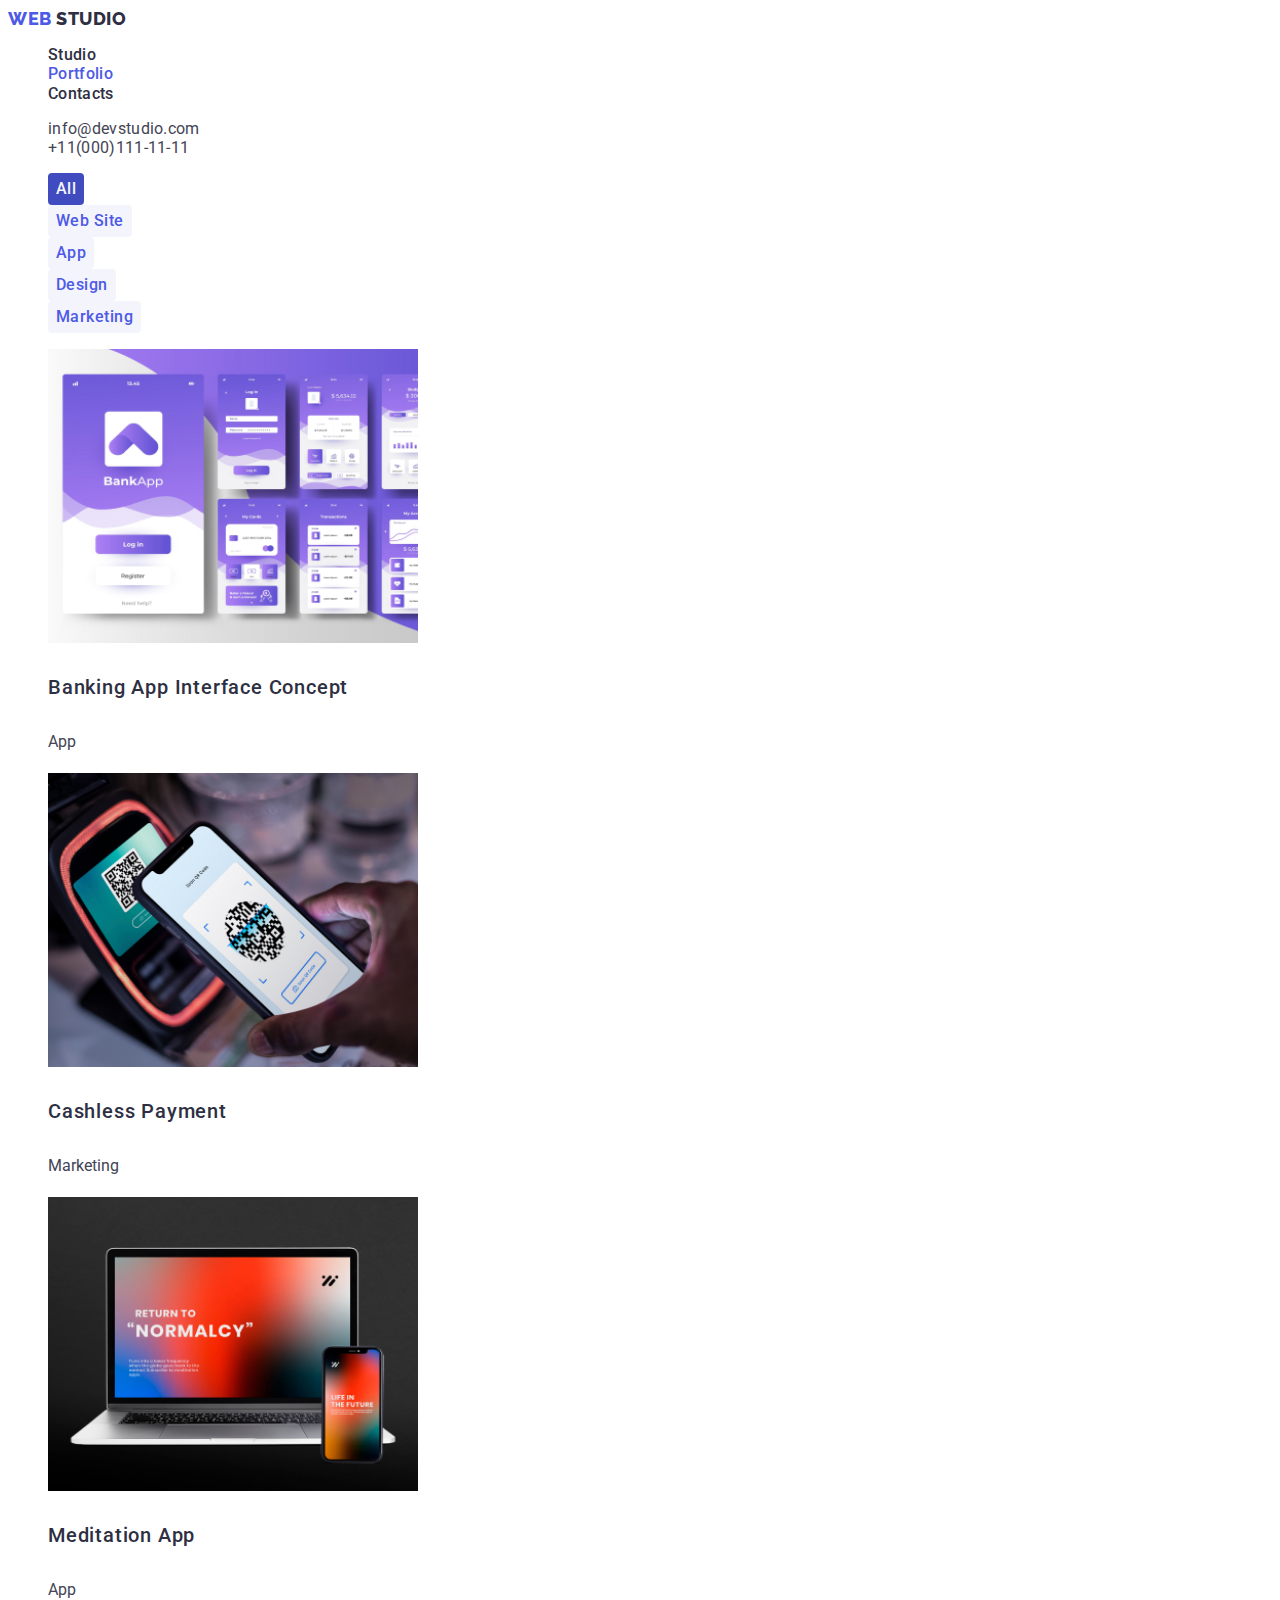
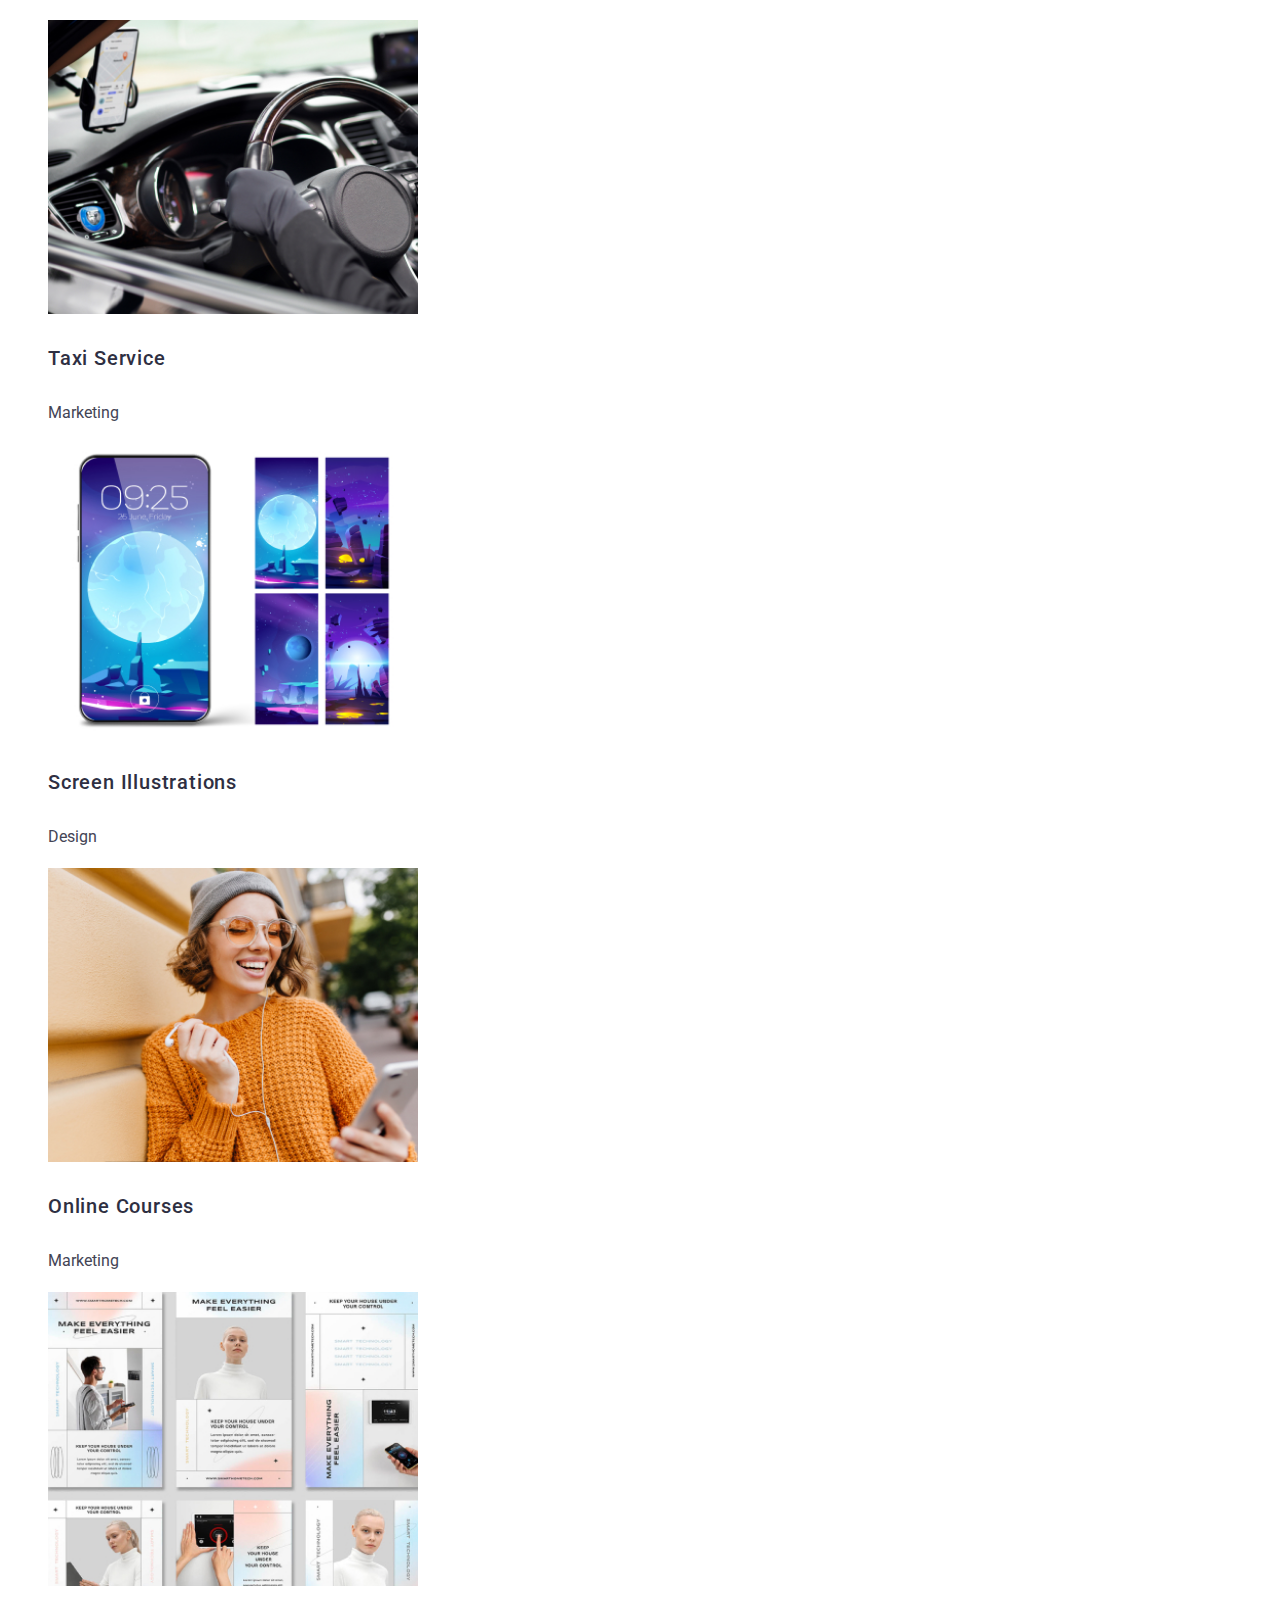
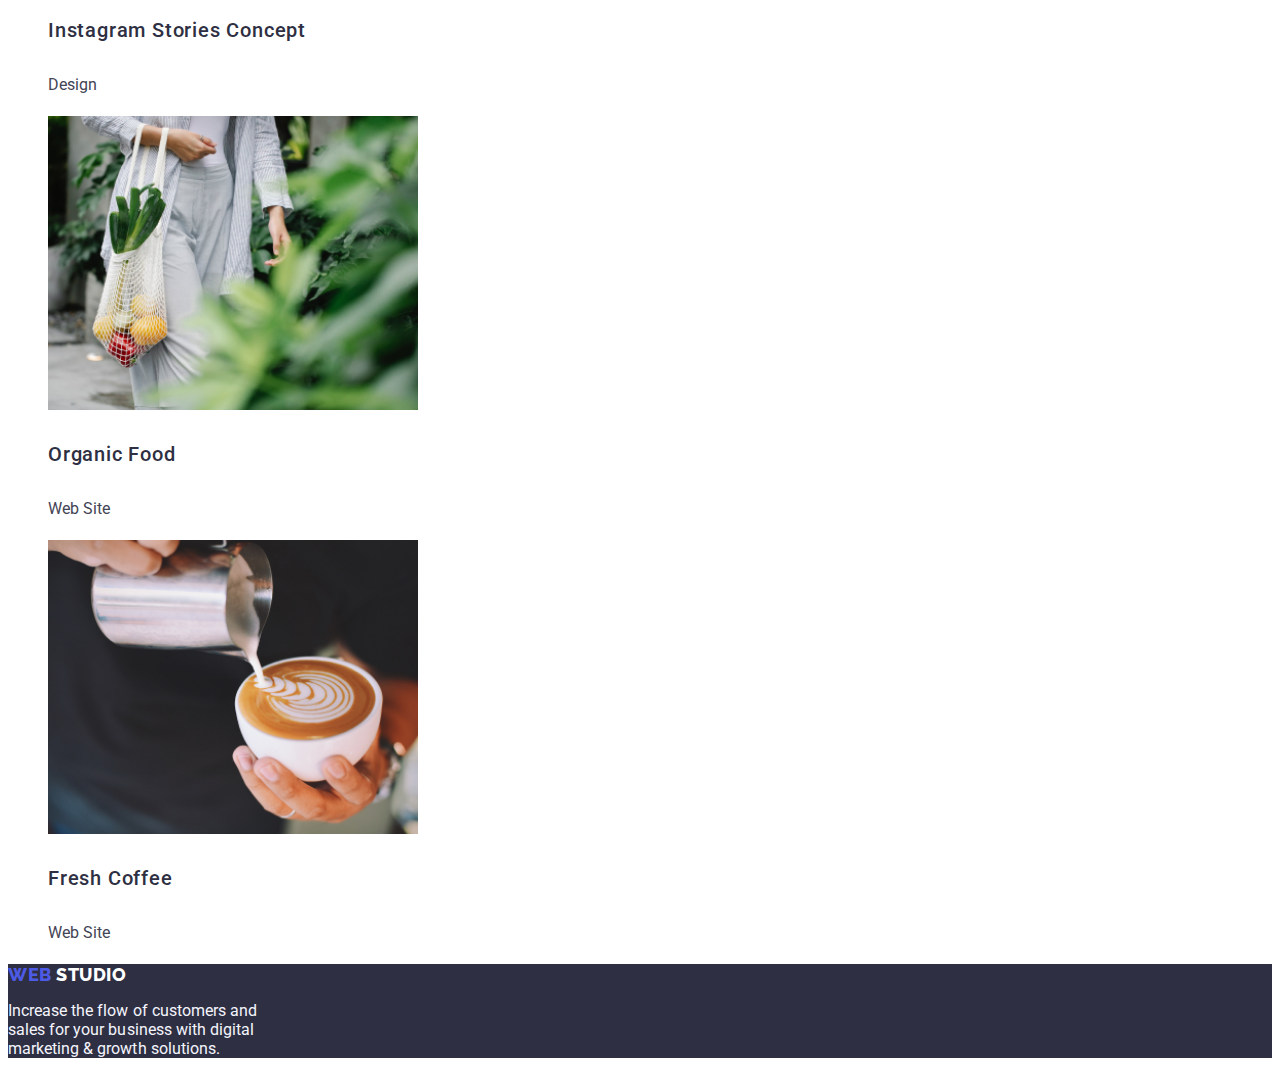
==== portfolio.html @ e384d4e7 "Initial commit" ====
<!DOCTYPE html>
<html lang="en">
  <head>
    <meta charset="UTF-8" />
    <meta http-equiv="X-UA-Compatible" content="IE=edge" />
    <meta name="viewport" content="width=device-width, initial-scale=1.0" />
    <title>portfolio</title>
    <link
      href="https://fonts.googleapis.com/css2?family=Raleway:wght@800&family=Roboto:wght@400;500;700;900&display=swap"
      rel="stylesheet"
    />
    <link rel="stylesheet" href="./css/style.css" />
  </head>
  <body>
    <!--this is the header-->
    <header class="page-header">
      <nav>
        <a href="./index.html" class="logo-link">
          <span class="logo">WEB</span>
          <span class="studio">STUDIO</span>
        </a>

        <ul class="nav-menu list">
          <li><a href="./index.html" class="page">Studio</a></li>
          <li><a href="./portfolio.html" class="page current">Portfolio</a></li>
          <li><a href="#" class="page">Contacts</a></li>
        </ul>
      </nav>

      <ul class="contacts-menu list">
        <li>
          <a href="mailto:info@devstudio.com" class="item"
            >info@devstudio.com</a
          >
        </li>
        <li><a href="tel:+110001111111" class="item">+11(000)111-11-11</a></li>
      </ul>
    </header>

    <!-- this is the main section -->
    <main>
      <section>
        <div class="container">
          <!-- Filters -->
          <ul class="filter list">
            <li>
              <button type="button" class="button filter current">All</button>
            </li>
            <li>
              <button type="button" class="button filter">Web Site</button>
            </li>
            <li><button type="button" class="button filter">App</button></li>
            <li>
              <button type="button" class="button filter">Design</button>
            </li>
            <li>
              <button type="button" class="button filter">Marketing</button>
            </li>
          </ul>

          <!-- Projects -->
          <ul class="projects list">
            <li>
              <a href="#" class="project">
                <img
                  src="images/project-card-1.jpg"
                  alt="bank app"
                  width="370"
                  height="294"
                />
                <h3 class="name">Banking App Interface Concept</h3>
                <p class="type">App</p>
              </a>
            </li>

            <li>
              <a href="#" class="project">
                <img
                  src="images/project-card-2.jpg"
                  alt="qr code payment"
                  width="370"
                  height="294"
                />
                <h3 class="name">Cashless Payment</h3>
                <p class="type">Marketing</p>
              </a>
            </li>

            <li>
              <a href="#" class="project">
                <img
                  src="images/project-card-3.jpg"
                  alt="laptop"
                  width="370"
                  height="294"
                />
                <h3 class="name">Meditation App</h3>
                <p class="type">App</p>
              </a>
            </li>

            <li>
              <a href="#" class="project">
                <img
                  src="images/project-card-4.jpg"
                  alt="taxi"
                  width="370"
                  height="294"
                />
                <h3 class="name">Taxi Service</h3>
                <p class="type">Marketing</p>
              </a>
            </li>

            <li>
              <a href="#" class="project">
                <img
                  src="images/project-card-5.jpg"
                  alt="mobile screen"
                  width="370"
                  height="294"
                />
                <h3 class="name">Screen Illustrations</h3>
                <p class="type">Design</p>
              </a>
            </li>

            <li>
              <a href="#" class="project">
                <img
                  src="images/project-card-6.jpg"
                  alt="woman"
                  width="370"
                  height="294"
                />
                <h3 class="name">Online Courses</h3>
                <p class="type">Marketing</p>
              </a>
            </li>

            <li>
              <a href="#" class="project">
                <img
                  src="images/project-card-7.jpg"
                  alt="instagram pictures"
                  width="370"
                  height="294"
                />
                <h3 class="name">Instagram Stories Concept</h3>
                <p class="type">Design</p>
              </a>
            </li>

            <li>
              <a href="#" class="project">
                <img
                  src="images/project-card-8.jpg"
                  alt="organic food"
                  width="370"
                  height="294"
                />
                <h3 class="name">Organic Food</h3>
                <p class="type">Web Site</p>
              </a>
            </li>

            <li>
              <a href="#" class="project">
                <img
                  src="images/project-card-9.jpg"
                  alt="coffee"
                  width="370"
                  height="294"
                />
                <h3 class="name">Fresh Coffee</h3>
                <p class="type">Web Site</p>
              </a>
            </li>
          </ul>
        </div>
      </section>
    </main>

    <!-- This is Footer -->

    <footer class="page-footer bg-footer">
      <div class="footer">
        <a href="./index.html" class="logo-link">
          <span class="logo">WEB</span>
          <span class="studio-2">STUDIO</span>
        </a>
        <p class="footer-description">
          Increase the flow of customers and <br />
          sales for your business with digital <br />
          marketing & growth solutions.
        </p>
      </div>
    </footer>
  </body>
</html>
---- css/style.css ----
/* @import url("https://fonts.googleapis.com/css2?family=Asap:ital,wght@0,400;0,700;1,500&family=Dancing+Script:wght@700&family=Poppins:ital,wght@0,400;0,500;0,700;1,200;1,400&family=Press+Start+2P&family=Roboto:wght@400;500;700;900&display=swap"); */

:root {
  /* Colors */
  --iris: #4d5ae5;
  --ocean: #404bbf;
  --navyblue: #2e2f42;
  --green: #31d0aa;
  --slate: #434455;
  --lightslate: #8e8f99;
  --cornflower: #e7e9fc;
  --cloud: #f4f4fd;
  --navyblu-emodal: rgba(46, 47, 66, 0.4);
  --grey: rgba(46, 47, 66, 0.7);
  --white: #ffffff;
  --dairy: #fcfcfc;
  --accent-color: #2196f3;

  /* Fonts */
  /* --header-1: 700 56px/60px "Roboto", sans-serif;
  --header-2: 700 36px/40px "Roboto", sans-serif;
  --header-3: 500 20px/24px "Roboto", sans-serif;
  --body: 400 16px/24px "Roboto", sans-serif;
  --body-medium: 500 16px/24px "Roboto", sans-serif;
  --button-text: 500 16px/24px "Roboto", sans-serif;
  --small-text: 400 12px/14px "Roboto", sans-serif;
  --link-text: 400 12px/16px "Roboto", sans-serif; */

  /* Effects */
}
/* checked */
body {
  font-family: "roboto", sans-serif;
  color: var(--slate);
  font-size: 16px;
  letter-spacing: 0.03px;
}
/* checked */
.logo-link {
  text-decoration: none;
  font-size: 18px;
  font-family: "Raleway", sans-serif;
  font-weight: 800;
  line-height: 1.17;
  letter-spacing: 0.54px;
}
/* checked */
.logo {
  color: var(--iris, #4d5ae5);
}
/* checked */
.studio {
  color: var(--navyblue, #2e2f42);
}
/* checked */
.nav-menu .page {
  text-decoration: none;
  color: var(--navyblue);
  font-weight: 500;
  line-height: 1.14;
  letter-spacing: 0.02em;
}
/* checked */
.nav-menu .page:hover,
.nav-menu .page:focus,
.nav-menu .page.current,
.contacts-menu .item:hover,
.contacts-menu .item:focus {
  color: var(--iris);
}
/* checked */
.hero-title {
  font-size: 56px;
  text-align: center;
  line-height: 1.07;
  letter-spacing: 0.04em;
  color: var(--white);
}
/* checked */
.bg-team {
  background-color: var(--cloud);
}
/* checked */
.list {
  list-style: none;
}
/* checked */
.contacts-menu .item {
  text-decoration: none;
  color: var(--slate);
  font-weight: 400;
  line-height: 1.14;
  letter-spacing: 0.02em;
}
/* checked */
.bg-hero {
  background-color: var(--navyblue);
}

/* checked */
.button {
  border-color: transparent;
  font-family: inherit;
  font-weight: 500;
  line-height: 1.5;
  letter-spacing: 0.03em;
  font-size: 16px;
  border-radius: 4px;
}
/* checked */
.button.primary {
  background: var(--iris, #4d5ae5);
  color: var(--white);
  line-height: 1.87;
  letter-spacing: 0.06em;
}
/* checked */
.button.primary:hover,
.button.primary:focus {
  background-color: var(--ocean);
}
/* checked */
.section-title {
  font-size: 36px;
  line-height: 1.17;
  color: var(--navyblue);
  text-align: center;
}
/* checked */
.benefits .title {
  font-size: 20px;
  font-weight: 500;
  color: var(--navyblue);
}
/* checked */
.benefits .description {
  color: var(--slate, #434455);
  font-size: 16px;
  font-weight: 400;
  line-height: 1.71;
}
/* checked */
.team .name {
  font-size: 20px;
  font-weight: 500;
  letter-spacing: 0.02em;
  text-align: center;
  color: var(--navyblue);
}
/* checked */
.team .position {
  color: var(--slate);
  font-size: 16px;
  font-weight: 400;
  text-align: center;
}
/* checked */
.page-footer.bg-footer {
  background-color: var(--navyblue);
}
/* checked */
.studio-footer {
  color: var(--cloud);
}
/* checked */
.footer-description {
  color: var(--cloud);
}
/* checked */
.studio-2 {
  color: var(--white);
}
/* checked */
.button.filter {
  background: var(--cloud);
  color: var(--iris);
  font-weight: 500;
  line-height: 1.62;
}
/* checked */
.button.filter:hover,
.button.filter:focus,
.button.filter.current {
  background-color: var(--ocean);
  color: var(--cloud);
}
/* checked */
.project .name {
  font-size: 20px;
  font-weight: 500;
  line-height: 2;
  letter-spacing: 0.04em;
  color: var(--navyblue);
}
/* checked */
.project .type {
  color: var(--slate);
  font-weight: 400;
  line-height: 1.87;
}
/* checked */
.project {
  text-decoration: none;
}
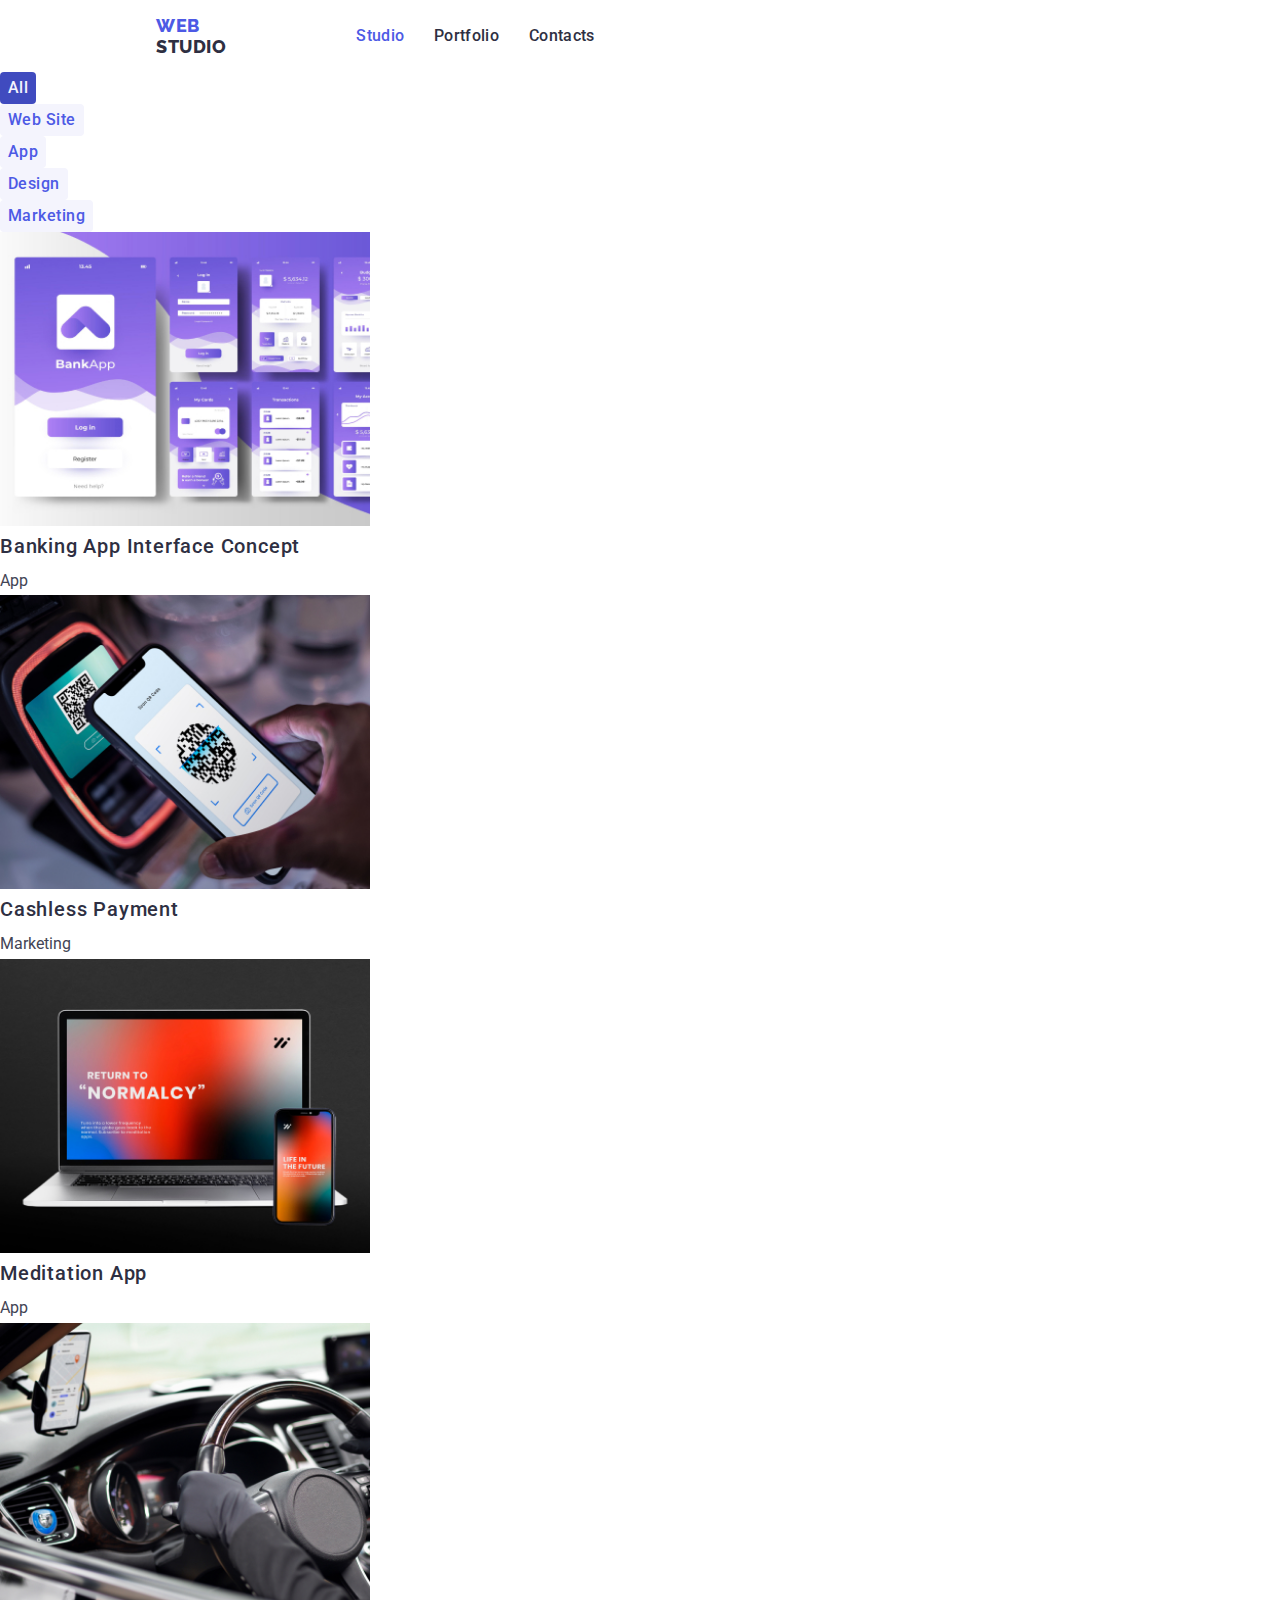
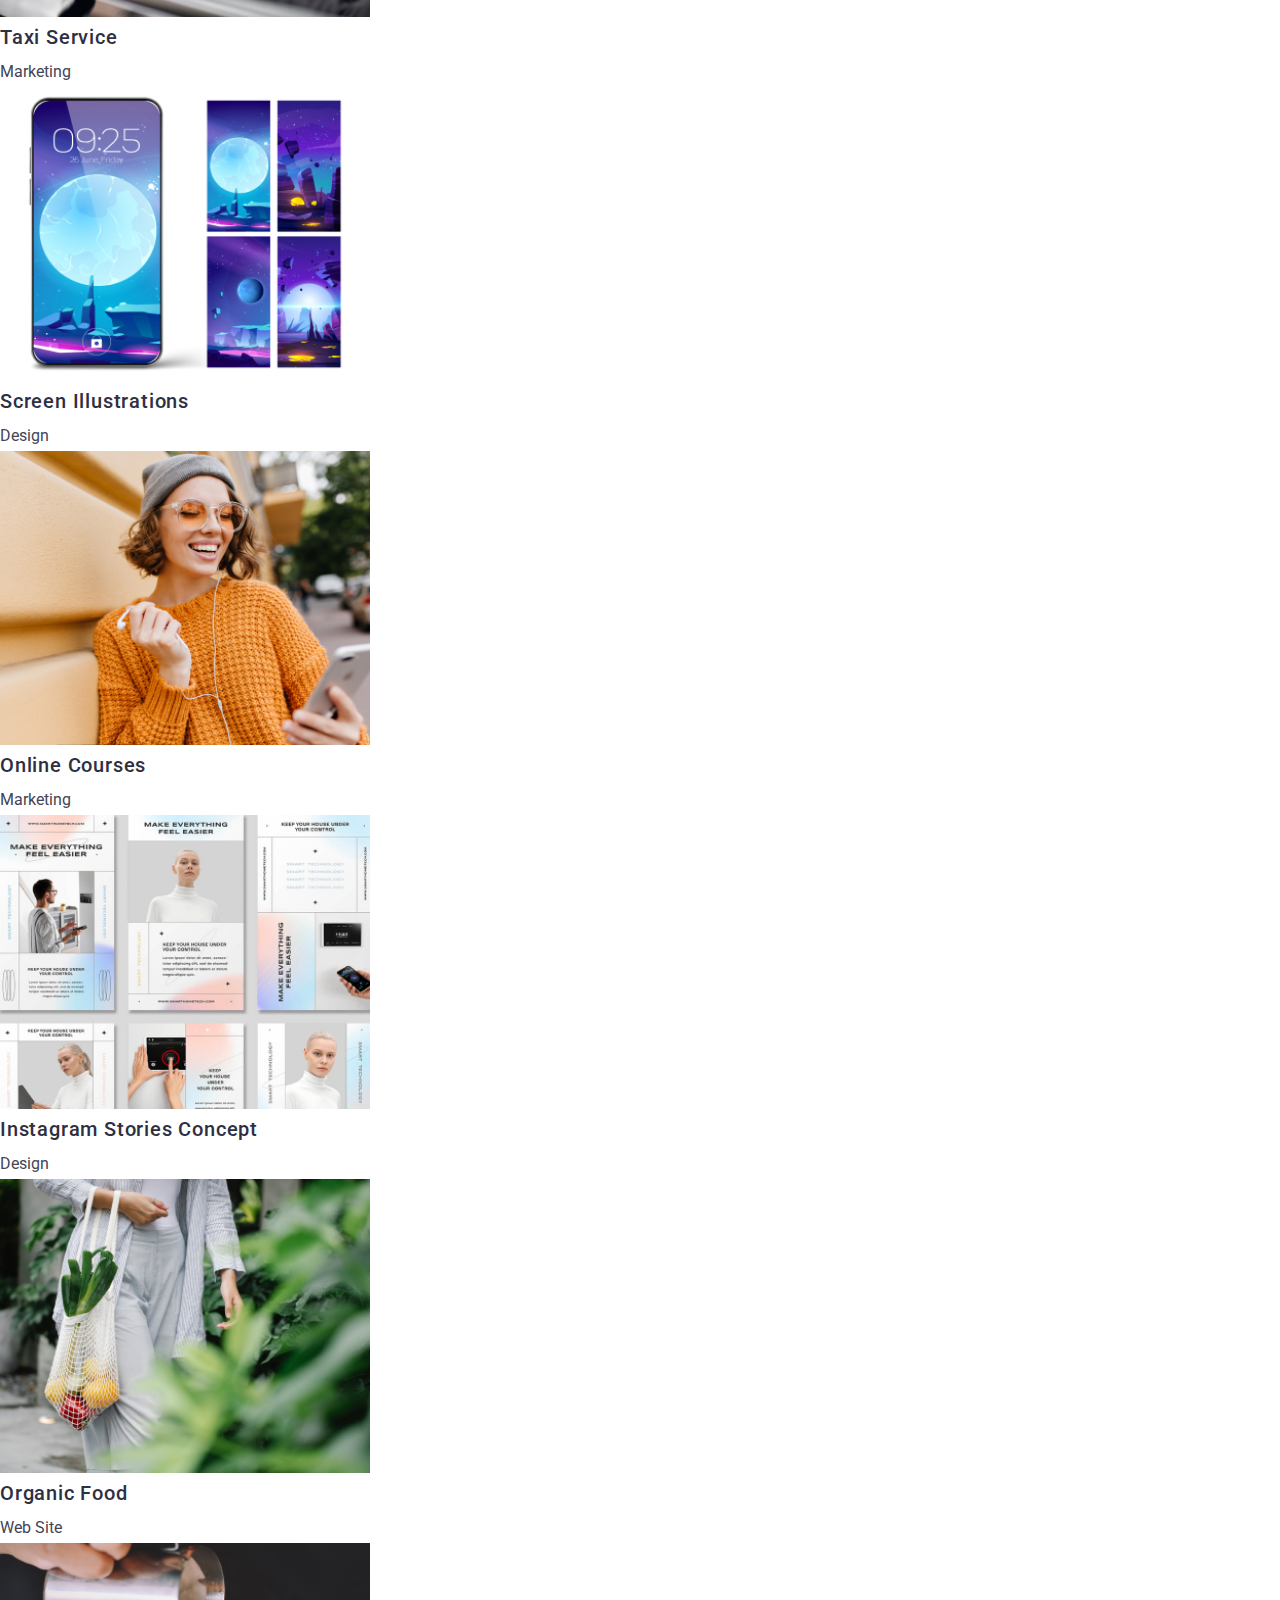
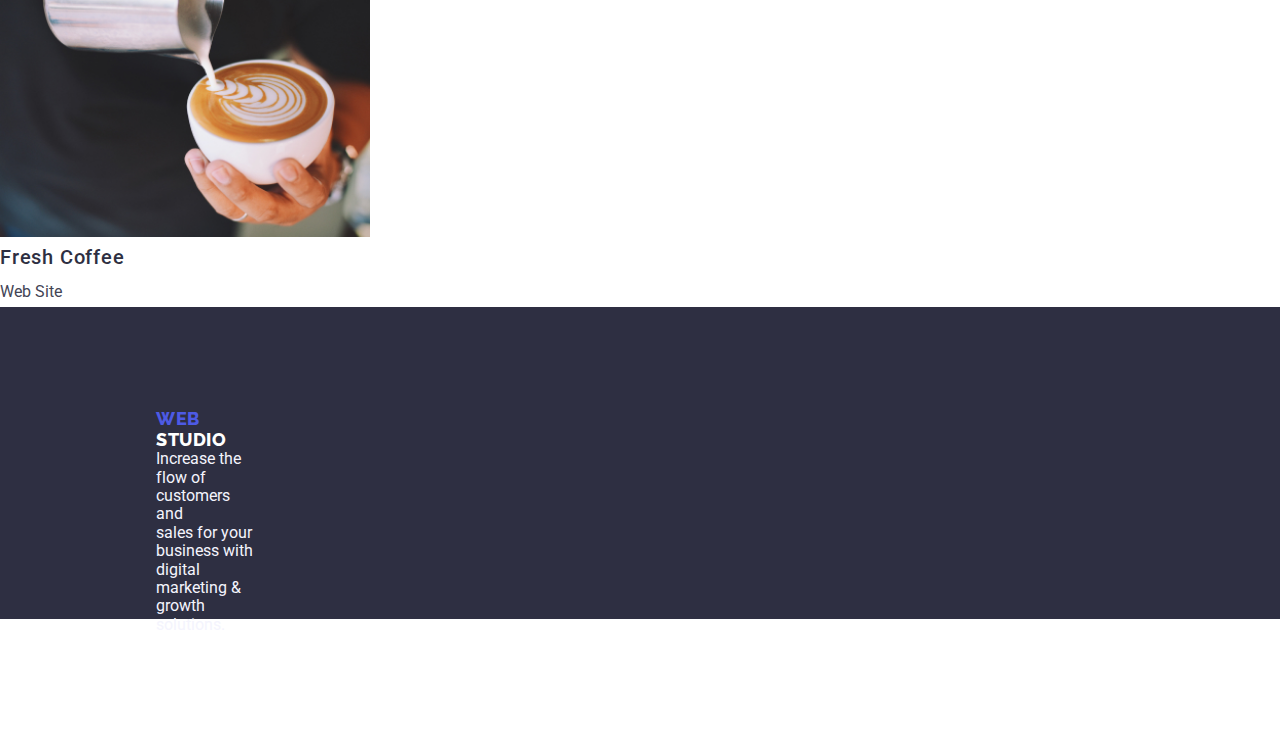
==== commit fd0ce7a2: "update" ====
--- a/portfolio.html
+++ b/portfolio.html
@@ -5,6 +5,10 @@
     <meta http-equiv="X-UA-Compatible" content="IE=edge" />
     <meta name="viewport" content="width=device-width, initial-scale=1.0" />
     <title>portfolio</title>
+    <link
+      rel="stylesheet"
+      href="https://cdnjs.cloudflare.com/ajax/libs/modern-normalize/2.0.0/modern-normalize.min.css"
+    />
     <link
       href="https://fonts.googleapis.com/css2?family=Raleway:wght@800&family=Roboto:wght@400;500;700;900&display=swap"
       rel="stylesheet"
@@ -14,27 +18,31 @@
   <body>
     <!--this is the header-->
     <header class="page-header">
-      <nav>
-        <a href="./index.html" class="logo-link">
-          <span class="logo">WEB</span>
-          <span class="studio">STUDIO</span>
-        </a>
-
-        <ul class="nav-menu list">
-          <li><a href="./index.html" class="page">Studio</a></li>
-          <li><a href="./portfolio.html" class="page current">Portfolio</a></li>
-          <li><a href="#" class="page">Contacts</a></li>
+      <div class="container header-container">
+        <nav class="header-navigation">
+          <a href="./index.html" class="logo-link">
+            <span class="logo">WEB</span>
+            <span class="studio">STUDIO</span>
+          </a>
+
+          <ul class="nav-menu list">
+            <li><a href="./index.html" class="page current">Studio</a></li>
+            <li><a href="./portfolio.html" class="page">Portfolio</a></li>
+            <li><a href="#" class="page">Contacts</a></li>
+          </ul>
+        </nav>
+
+        <ul class="contacts-menu list">
+          <li>
+            <a href="mailto:info@devstudio.com" class="item"
+              >info@devstudio.com</a
+            >
+          </li>
+          <li>
+            <a href="tel:+110001111111" class="item">+11(000)111-11-11</a>
+          </li>
         </ul>
-      </nav>
-
-      <ul class="contacts-menu list">
-        <li>
-          <a href="mailto:info@devstudio.com" class="item"
-            >info@devstudio.com</a
-          >
-        </li>
-        <li><a href="tel:+110001111111" class="item">+11(000)111-11-11</a></li>
-      </ul>
+      </div>
     </header>
 
     <!-- this is the main section -->
--- a/css/style.css
+++ b/css/style.css
@@ -28,6 +28,28 @@
 
   /* Effects */
 }
+/* CSS RESET */
+p,
+h1,
+h2,
+h3,
+h4,
+h5,
+h6 {
+  margin: 0;
+}
+
+ul,
+ol {
+  margin: 0;
+  padding: 0;
+}
+
+img {
+  display: block;
+}
+
+/* END OF CSS RESET */
 /* checked */
 body {
   font-family: "roboto", sans-serif;
@@ -35,6 +57,29 @@
   font-size: 16px;
   letter-spacing: 0.03px;
 }
+.page-header {
+  display: flex;
+  height: 72px;
+}
+.header-container {
+  display: flex;
+  align-items: center;
+}
+.header-navigation {
+  display: flex;
+  align-items: center;
+}
+.nav-menu {
+  display: flex;
+  gap: 30px;
+}
+.contacts-menu {
+  display: flex;
+
+  margin-left: 800px;
+  gap: 30px;
+}
+
 /* checked */
 .logo-link {
   text-decoration: none;
@@ -43,6 +88,8 @@
   font-weight: 800;
   line-height: 1.17;
   letter-spacing: 0.54px;
+  margin-left: 156px;
+  margin-right: 130px;
 }
 /* checked */
 .logo {
@@ -52,6 +99,7 @@
 .studio {
   color: var(--navyblue, #2e2f42);
 }
+
 /* checked */
 .nav-menu .page {
   text-decoration: none;
@@ -68,6 +116,7 @@
 .contacts-menu .item:focus {
   color: var(--iris);
 }
+
 /* checked */
 .hero-title {
   font-size: 56px;
@@ -75,7 +124,9 @@
   line-height: 1.07;
   letter-spacing: 0.04em;
   color: var(--white);
-}
+  padding-top: 188px;
+}
+
 /* checked */
 .bg-team {
   background-color: var(--cloud);
@@ -95,6 +146,7 @@
 /* checked */
 .bg-hero {
   background-color: var(--navyblue);
+  height: 600px;
 }
 
 /* checked */
@@ -113,7 +165,9 @@
   color: var(--white);
   line-height: 1.87;
   letter-spacing: 0.06em;
-}
+  margin-left: 900px;
+}
+
 /* checked */
 .button.primary:hover,
 .button.primary:focus {
@@ -125,6 +179,14 @@
   line-height: 1.17;
   color: var(--navyblue);
   text-align: center;
+  padding: 112px;
+  margin-top: 120px;
+}
+.container .benefits {
+  display: flex;
+  gap: 30px;
+  margin: 156px;
+  justify-content: space-between;
 }
 /* checked */
 .benefits .title {
@@ -139,6 +201,33 @@
   font-weight: 400;
   line-height: 1.71;
 }
+.what-we-do {
+  display: flex;
+  margin-left: 156px;
+  margin-right: 156px;
+  margin-bottom: 150px;
+  justify-content: space-between;
+}
+.section-team {
+  background-color: var(--cloud);
+}
+.team.list {
+  display: flex;
+  margin-left: 156px;
+  margin-right: 156px;
+  justify-content: space-between;
+  border-radius: 0px 0px 4px 4px;
+}
+.team-card {
+  width: 270px;
+  height: 380px;
+  border-radius: 0px 0px 4px 4px;
+  background: var(--white, #fff);
+  box-shadow: 0px 2px 1px 0px rgba(46, 47, 66, 0.08),
+    0px 1px 1px 0px rgba(46, 47, 66, 0.16),
+    0px 1px 6px 0px rgba(46, 47, 66, 0.08);
+  margin-bottom: 120px;
+}
 /* checked */
 .team .name {
   font-size: 20px;
@@ -146,6 +235,7 @@
   letter-spacing: 0.02em;
   text-align: center;
   color: var(--navyblue);
+  margin-top: 32px;
 }
 /* checked */
 .team .position {
@@ -153,10 +243,18 @@
   font-size: 16px;
   font-weight: 400;
   text-align: center;
-}
+  margin-bottom: 32px;
+}
+
 /* checked */
 .page-footer.bg-footer {
   background-color: var(--navyblue);
+  height: 312px;
+}
+.footer {
+  display: flex;
+  flex-direction: column;
+  padding: 101.5px 1020px 100px 0px;
 }
 /* checked */
 .studio-footer {
@@ -165,6 +263,7 @@
 /* checked */
 .footer-description {
   color: var(--cloud);
+  padding-left: 156px;
 }
 /* checked */
 .studio-2 {
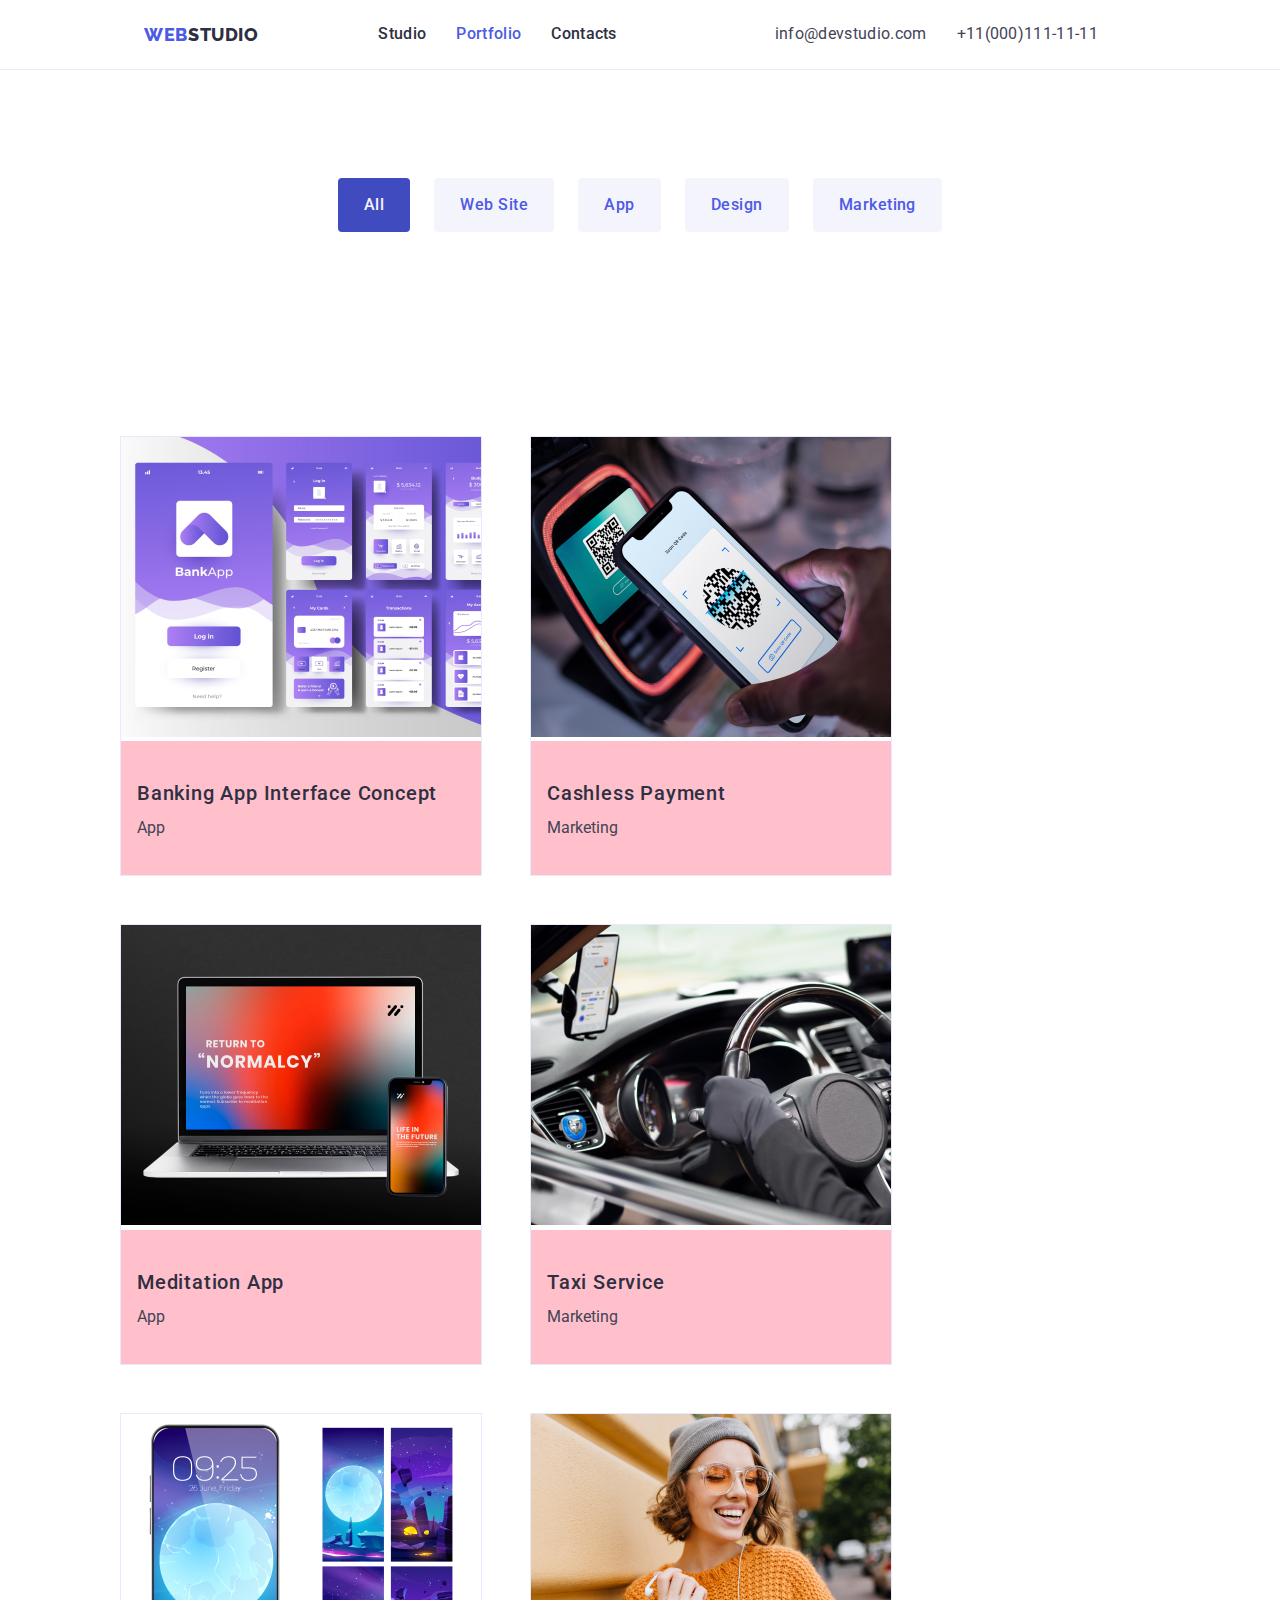
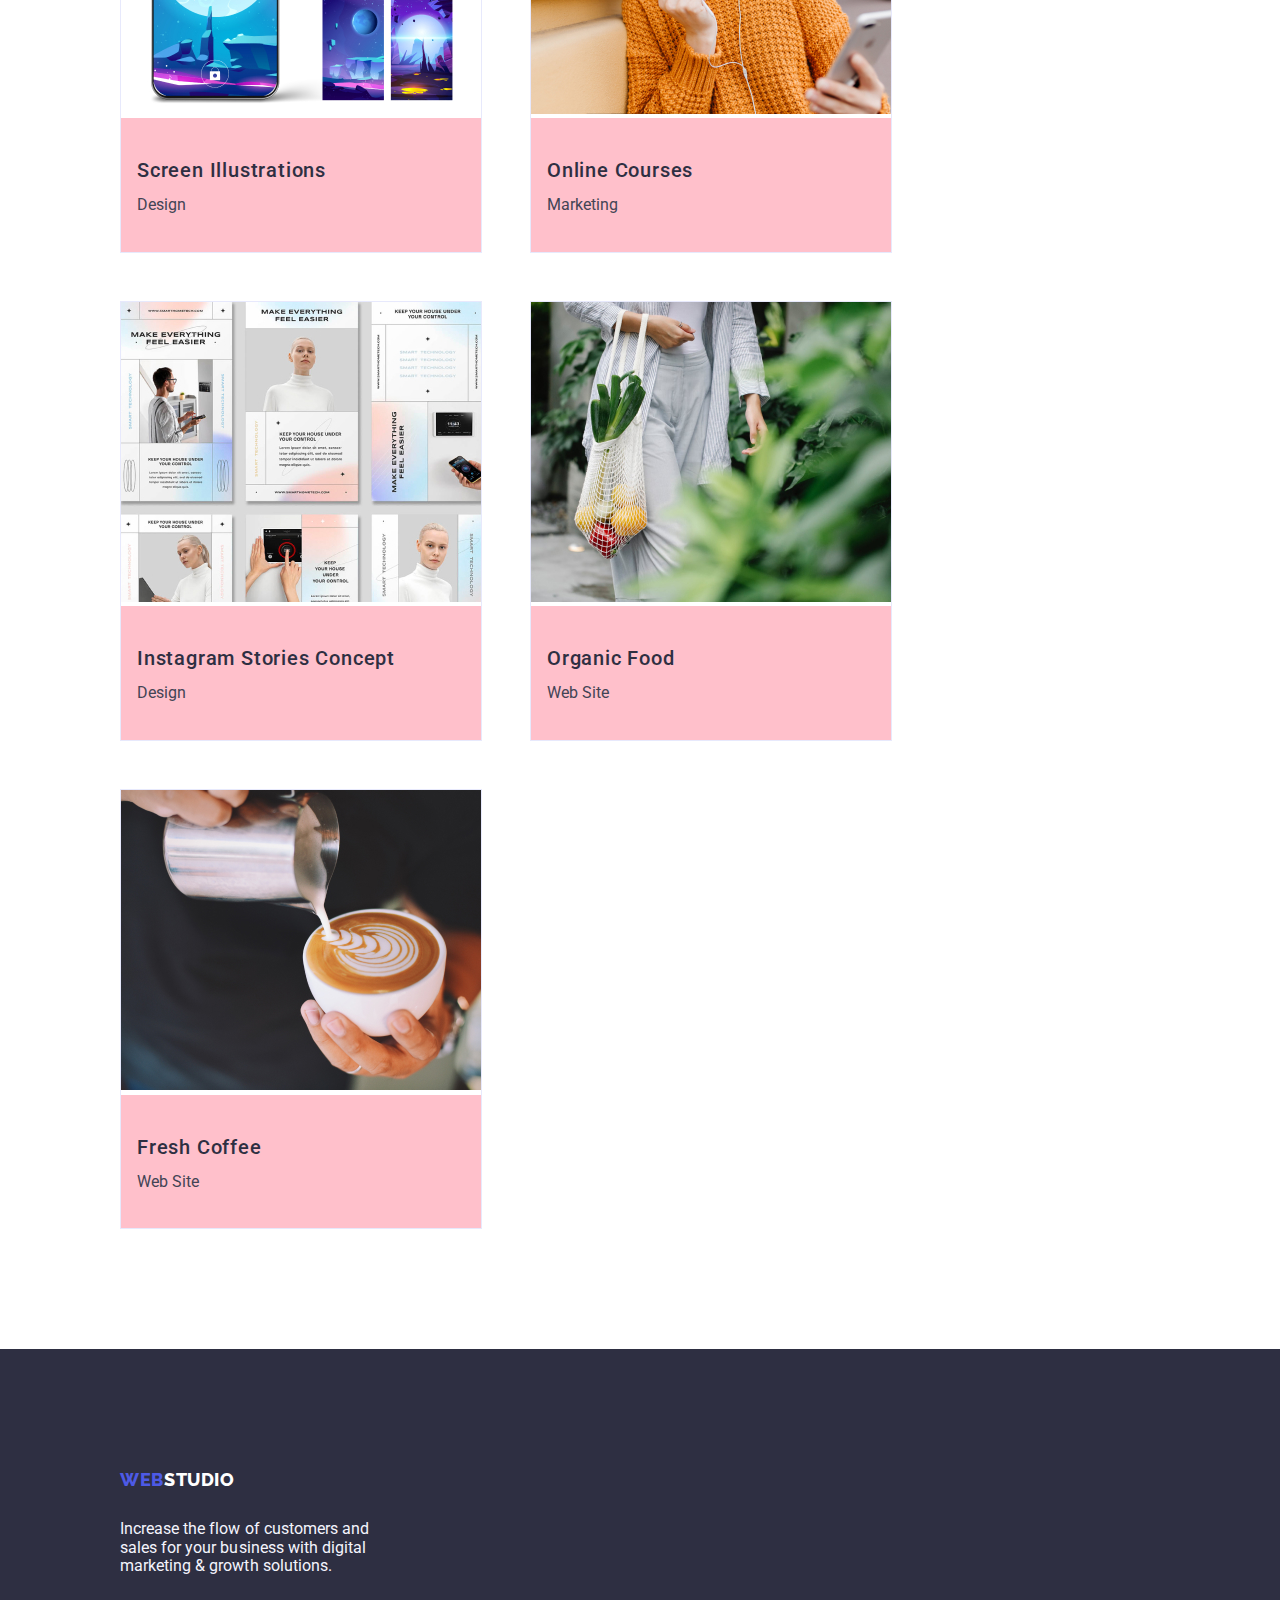
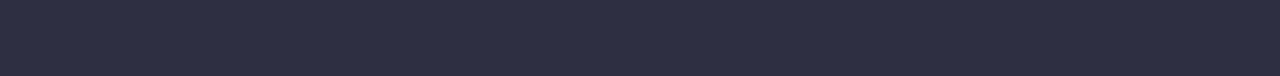
==== commit 2f91b800: "update" ====
--- a/portfolio.html
+++ b/portfolio.html
@@ -17,7 +17,7 @@
   </head>
   <body>
     <!--this is the header-->
-    <header class="page-header">
+    <header>
       <div class="container header-container">
         <nav class="header-navigation">
           <a href="./index.html" class="logo-link">
@@ -26,8 +26,8 @@
           </a>
 
           <ul class="nav-menu list">
-            <li><a href="./index.html" class="page current">Studio</a></li>
-            <li><a href="./portfolio.html" class="page">Portfolio</a></li>
+            <li><a href="./index.html" class="page">Studio</a></li>
+            <li><a href="./portfolio.html" class="page  current">Portfolio</a></li>
             <li><a href="#" class="page">Contacts</a></li>
           </ul>
         </nav>
@@ -44,11 +44,12 @@
         </ul>
       </div>
     </header>
+    </header>
 
     <!-- this is the main section -->
     <main>
       <section>
-        <div class="container">
+        <div class="container container-button">
           <!-- Filters -->
           <ul class="filter list">
             <li>
@@ -65,10 +66,13 @@
               <button type="button" class="button filter">Marketing</button>
             </li>
           </ul>
-
+        </div>
+      </section>
+      <section>
+        <div class=" container container-project">
           <!-- Projects -->
           <ul class="projects list">
-            <li>
+            <li class="project-item">
               <a href="#" class="project">
                 <img
                   src="images/project-card-1.jpg"
@@ -76,12 +80,14 @@
                   width="370"
                   height="294"
                 />
-                <h3 class="name">Banking App Interface Concept</h3>
-                <p class="type">App</p>
-              </a>
-            </li>
-
-            <li>
+                <div class="project-description">
+                  <h3 class="name">Banking App Interface Concept</h3>
+                  <p class="type">App</p>
+                </div>
+              </a>
+            </li>
+
+            <li  class="project-item">
               <a href="#" class="project">
                 <img
                   src="images/project-card-2.jpg"
@@ -89,12 +95,14 @@
                   width="370"
                   height="294"
                 />
-                <h3 class="name">Cashless Payment</h3>
-                <p class="type">Marketing</p>
-              </a>
-            </li>
-
-            <li>
+                <div class="project-description">
+                  <h3 class="name">Cashless Payment</h3>
+                  <p class="type">Marketing</p>
+                </div>
+              </a>
+            </li>
+
+            <li class="project-item">
               <a href="#" class="project">
                 <img
                   src="images/project-card-3.jpg"
@@ -102,12 +110,15 @@
                   width="370"
                   height="294"
                 />
-                <h3 class="name">Meditation App</h3>
-                <p class="type">App</p>
-              </a>
-            </li>
-
-            <li>
+                <div class="project-description">
+                  <h3 class="name">Meditation App</h3>
+                  <p class="type">App</p>
+                </div>
+              </a>
+            </li>
+           
+
+            <li class="project-item">
               <a href="#" class="project">
                 <img
                   src="images/project-card-4.jpg"
@@ -115,12 +126,14 @@
                   width="370"
                   height="294"
                 />
-                <h3 class="name">Taxi Service</h3>
-                <p class="type">Marketing</p>
-              </a>
-            </li>
-
-            <li>
+                <div class="project-description">
+                  <h3 class="name">Taxi Service</h3>
+                  <p class="type">Marketing</p>
+                </div>
+              </a>
+            </li>
+
+            <li class="project-item">
               <a href="#" class="project">
                 <img
                   src="images/project-card-5.jpg"
@@ -128,12 +141,14 @@
                   width="370"
                   height="294"
                 />
-                <h3 class="name">Screen Illustrations</h3>
-                <p class="type">Design</p>
-              </a>
-            </li>
-
-            <li>
+                <div class="project-description">
+                  <h3 class="name">Screen Illustrations</h3>
+                  <p class="type">Design</p>
+                </div>
+              </a>
+            </li>
+
+            <li class="project-item">
               <a href="#" class="project">
                 <img
                   src="images/project-card-6.jpg"
@@ -141,12 +156,14 @@
                   width="370"
                   height="294"
                 />
-                <h3 class="name">Online Courses</h3>
-                <p class="type">Marketing</p>
-              </a>
-            </li>
-
-            <li>
+                <div class="project-description">
+                  <h3 class="name">Online Courses</h3>
+                  <p class="type">Marketing</p>
+                </div>
+              </a>
+            </li>
+
+            <li class="project-item">
               <a href="#" class="project">
                 <img
                   src="images/project-card-7.jpg"
@@ -154,12 +171,14 @@
                   width="370"
                   height="294"
                 />
-                <h3 class="name">Instagram Stories Concept</h3>
-                <p class="type">Design</p>
-              </a>
-            </li>
-
-            <li>
+                <div class="project-description">
+                  <h3 class="name">Instagram Stories Concept</h3>
+                  <p class="type">Design</p>
+                </div>
+              </a>
+            </li>
+
+            <li class="project-item">
               <a href="#" class="project">
                 <img
                   src="images/project-card-8.jpg"
@@ -167,12 +186,14 @@
                   width="370"
                   height="294"
                 />
-                <h3 class="name">Organic Food</h3>
-                <p class="type">Web Site</p>
-              </a>
-            </li>
-
-            <li>
+                <div class="project-description">
+                  <h3 class="name">Organic Food</h3>
+                  <p class="type">Web Site</p>
+                </div>
+              </a>
+            </li>
+
+            <li class="project-item">
               <a href="#" class="project">
                 <img
                   src="images/project-card-9.jpg"
@@ -180,10 +201,12 @@
                   width="370"
                   height="294"
                 />
-                <h3 class="name">Fresh Coffee</h3>
-                <p class="type">Web Site</p>
-              </a>
-            </li>
+                <div class="project-description">
+                  <h3 class="name">Fresh Coffee</h3>
+                  <p class="type">Web Site</p>
+                </div>
+              </a>
+            </li class="project-list">
           </ul>
         </div>
       </section>
--- a/css/style.css
+++ b/css/style.css
@@ -46,7 +46,8 @@
 }
 
 img {
-  display: block;
+  width: 100%;
+  height: auto;
 }
 
 /* END OF CSS RESET */
@@ -57,39 +58,46 @@
   font-size: 16px;
   letter-spacing: 0.03px;
 }
-.page-header {
-  display: flex;
-  height: 72px;
-}
 .header-container {
   display: flex;
   align-items: center;
-}
+  flex-wrap: wrap;
+  /* height: 72px; */
+  border-bottom: 1px solid var(--cornflower, #e7e9fc);
+  background: var(--white, #fff);
+  padding: 24px;
+}
+
 .header-navigation {
   display: flex;
   align-items: center;
+  flex-wrap: wrap;
 }
 .nav-menu {
   display: flex;
   gap: 30px;
+  flex-wrap: wrap;
 }
 .contacts-menu {
   display: flex;
-
-  margin-left: 800px;
+  flex-wrap: wrap;
   gap: 30px;
+  margin: auto;
 }
 
 /* checked */
 .logo-link {
   text-decoration: none;
-  font-size: 18px;
+  font-size: 0;
   font-family: "Raleway", sans-serif;
   font-weight: 800;
   line-height: 1.17;
   letter-spacing: 0.54px;
-  margin-left: 156px;
-  margin-right: 130px;
+  margin-left: 120px;
+  margin-right: 120px;
+}
+.logo-link > span {
+  font-size: 18px;
 }
 /* checked */
 .logo {
@@ -115,6 +123,29 @@
 .contacts-menu .item:hover,
 .contacts-menu .item:focus {
   color: var(--iris);
+}
+
+/* checked */
+.bg-team {
+  background-color: var(--cloud);
+}
+/* checked */
+.list {
+  list-style: none;
+}
+
+/* checked */
+.contacts-menu .item {
+  text-decoration: none;
+  color: var(--slate);
+  font-weight: 400;
+  line-height: 1.14;
+  letter-spacing: 0.02em;
+}
+/* checked */
+.bg-hero {
+  background-color: var(--navyblue);
+  height: 600px;
 }
 
 /* checked */
@@ -125,28 +156,7 @@
   letter-spacing: 0.04em;
   color: var(--white);
   padding-top: 188px;
-}
-
-/* checked */
-.bg-team {
-  background-color: var(--cloud);
-}
-/* checked */
-.list {
-  list-style: none;
-}
-/* checked */
-.contacts-menu .item {
-  text-decoration: none;
-  color: var(--slate);
-  font-weight: 400;
-  line-height: 1.14;
-  letter-spacing: 0.02em;
-}
-/* checked */
-.bg-hero {
-  background-color: var(--navyblue);
-  height: 600px;
+  padding-bottom: 48px;
 }
 
 /* checked */
@@ -161,11 +171,12 @@
 }
 /* checked */
 .button.primary {
+  display: block;
   background: var(--iris, #4d5ae5);
   color: var(--white);
   line-height: 1.87;
   letter-spacing: 0.06em;
-  margin-left: 900px;
+  margin: auto;
 }
 
 /* checked */
@@ -173,19 +184,19 @@
 .button.primary:focus {
   background-color: var(--ocean);
 }
+
 /* checked */
 .section-title {
   font-size: 36px;
   line-height: 1.17;
   color: var(--navyblue);
   text-align: center;
-  padding: 112px;
-  margin-top: 120px;
-}
-.container .benefits {
+  padding: 120px;
+}
+.benefits {
   display: flex;
   gap: 30px;
-  margin: 156px;
+  padding: 120px;
   justify-content: space-between;
 }
 /* checked */
@@ -201,32 +212,35 @@
   font-weight: 400;
   line-height: 1.71;
 }
+
 .what-we-do {
   display: flex;
-  margin-left: 156px;
-  margin-right: 156px;
-  margin-bottom: 150px;
+  padding: 0px 120px 120px 120px;
   justify-content: space-between;
 }
-.section-team {
+.container-team {
   background-color: var(--cloud);
 }
 .team.list {
   display: flex;
-  margin-left: 156px;
-  margin-right: 156px;
   justify-content: space-between;
-  border-radius: 0px 0px 4px 4px;
+  padding: 120px;
 }
 .team-card {
+  display: flex;
+  flex-direction: column;
   width: 270px;
-  height: 380px;
   border-radius: 0px 0px 4px 4px;
   background: var(--white, #fff);
   box-shadow: 0px 2px 1px 0px rgba(46, 47, 66, 0.08),
     0px 1px 1px 0px rgba(46, 47, 66, 0.16),
     0px 1px 6px 0px rgba(46, 47, 66, 0.08);
-  margin-bottom: 120px;
+}
+.card-description {
+  display: flex;
+  flex-direction: column;
+  padding: 32px;
+  gap: 8px;
 }
 /* checked */
 .team .name {
@@ -235,7 +249,6 @@
   letter-spacing: 0.02em;
   text-align: center;
   color: var(--navyblue);
-  margin-top: 32px;
 }
 /* checked */
 .team .position {
@@ -243,18 +256,17 @@
   font-size: 16px;
   font-weight: 400;
   text-align: center;
-  margin-bottom: 32px;
 }
 
 /* checked */
 .page-footer.bg-footer {
   background-color: var(--navyblue);
-  height: 312px;
+  /* height: 312px; */
 }
 .footer {
   display: flex;
   flex-direction: column;
-  padding: 101.5px 1020px 100px 0px;
+  padding-top: 120px;
 }
 /* checked */
 .studio-footer {
@@ -263,11 +275,24 @@
 /* checked */
 .footer-description {
   color: var(--cloud);
-  padding-left: 156px;
+  padding: 30px 0px 100px 120px;
+  /* padding-left: 120px; */
 }
 /* checked */
 .studio-2 {
   color: var(--white);
+}
+.container-button {
+  padding-top: 96px;
+  padding-bottom: 72px;
+}
+.filter {
+  display: flex;
+  align-items: center;
+  flex-wrap: wrap;
+  justify-content: center;
+  gap: 24px;
+  padding: 12px 24px;
 }
 /* checked */
 .button.filter {
@@ -283,6 +308,30 @@
   background-color: var(--ocean);
   color: var(--cloud);
 }
+.container-project {
+  padding: 120px;
+}
+.projects.list {
+  display: flex;
+  flex-wrap: wrap;
+  gap: 48px;
+}
+.project-item {
+  display: flex;
+}
+/* checked */
+.project {
+  display: block;
+  width: 100%;
+  height: auto;
+  text-decoration: none;
+  border: 1px solid var(--cornflower, #e7e9fc);
+}
+.project-description {
+  background-color: pink;
+  padding: 32px 0px 32px 16px;
+}
+
 /* checked */
 .project .name {
   font-size: 20px;
@@ -297,7 +346,3 @@
   font-weight: 400;
   line-height: 1.87;
 }
-/* checked */
-.project {
-  text-decoration: none;
-}
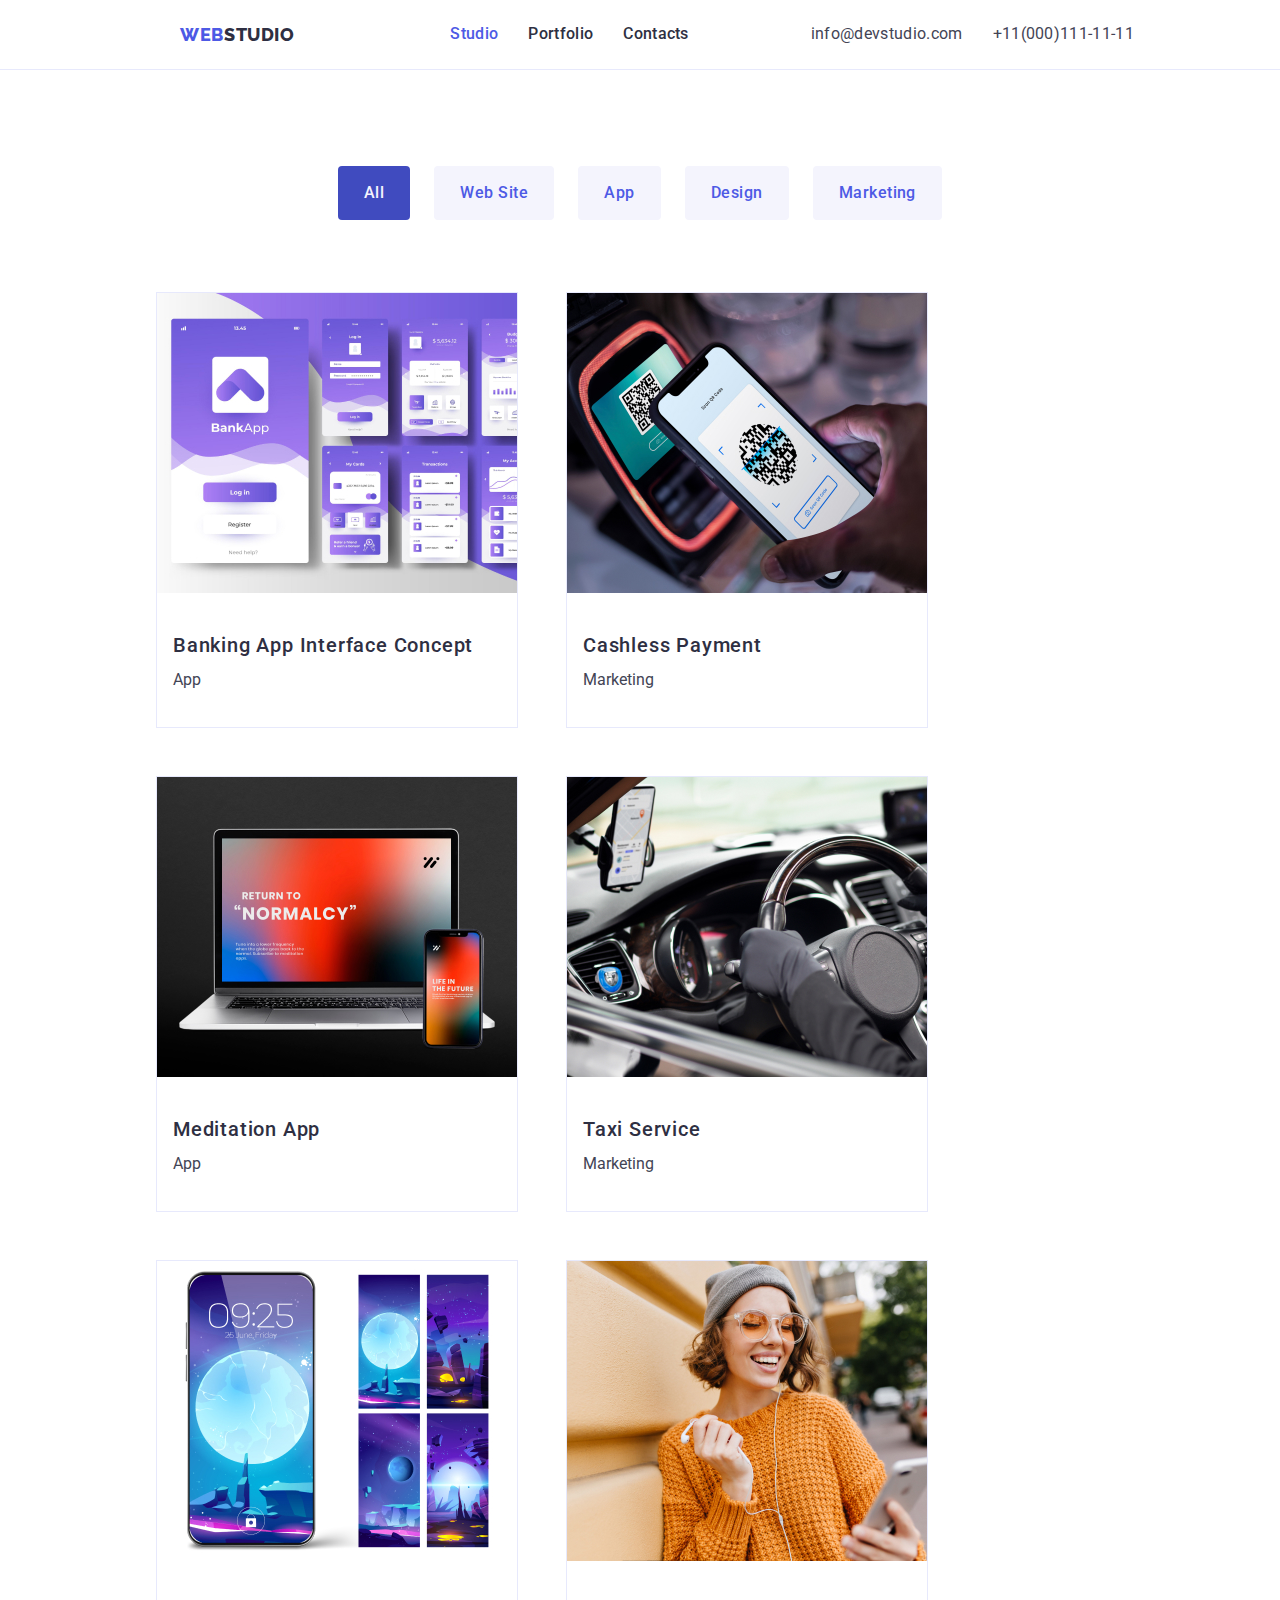
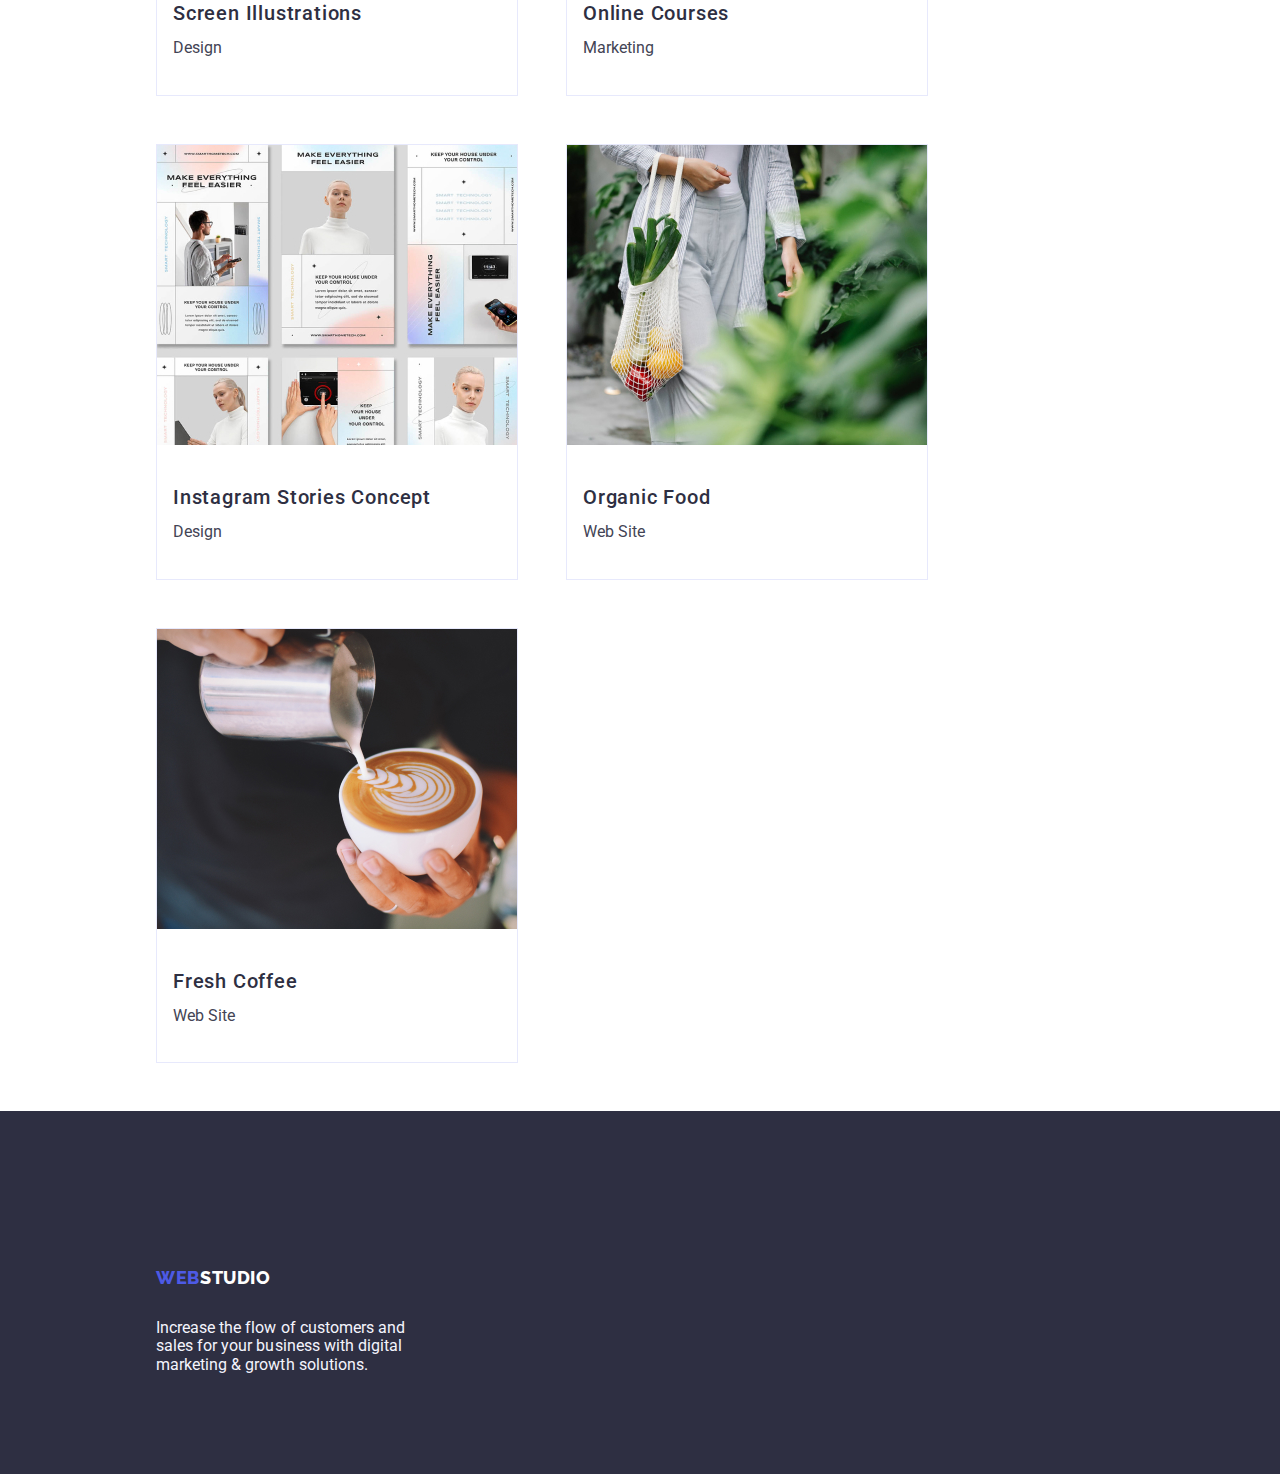
==== commit aa9e1021: "update" ====
--- a/portfolio.html
+++ b/portfolio.html
@@ -4,7 +4,9 @@
     <meta charset="UTF-8" />
     <meta http-equiv="X-UA-Compatible" content="IE=edge" />
     <meta name="viewport" content="width=device-width, initial-scale=1.0" />
-    <title>portfolio</title>
+    <title>Portfolio</title>
+    <link rel="preconnect" href="https://fonts.googleapis.com " />
+    <link rel="preconnect" href="https://fonts.gstatic.com " crossorigin />
     <link
       rel="stylesheet"
       href="https://cdnjs.cloudflare.com/ajax/libs/modern-normalize/2.0.0/modern-normalize.min.css"
@@ -17,196 +19,208 @@
   </head>
   <body>
     <!--this is the header-->
-    <header>
-      <div class="container header-container">
-        <nav class="header-navigation">
+    <header class="page-header">
+      <div class="container menu">
+        <nav class="navigation">
           <a href="./index.html" class="logo-link">
             <span class="logo">WEB</span>
             <span class="studio">STUDIO</span>
           </a>
 
           <ul class="nav-menu list">
-            <li><a href="./index.html" class="page">Studio</a></li>
-            <li><a href="./portfolio.html" class="page  current">Portfolio</a></li>
-            <li><a href="#" class="page">Contacts</a></li>
+            <li class="item">
+              <a href="./index.html" class="page current link">Studio</a>
+            </li>
+            <li class="item">
+              <a href="./portfolio.html" class="page link">Portfolio</a>
+            </li>
+            <li class="item"><a href="#" class="page link">Contacts</a></li>
           </ul>
         </nav>
 
         <ul class="contacts-menu list">
-          <li>
-            <a href="mailto:info@devstudio.com" class="item"
+          <li class="item">
+            <a href="mailto:info@devstudio.com" class="contact link"
               >info@devstudio.com</a
             >
           </li>
-          <li>
-            <a href="tel:+110001111111" class="item">+11(000)111-11-11</a>
+          <li class="item">
+            <a href="tel:+110001111111" class="contact link"
+              >+11(000)111-11-11</a
+            >
           </li>
         </ul>
       </div>
     </header>
-    </header>
 
     <!-- this is the main section -->
     <main>
-      <section>
-        <div class="container container-button">
+      <section class="section">
+        <div class="container">
           <!-- Filters -->
-          <ul class="filter list">
-            <li>
+          <ul class="filters list">
+            <li class="space">
               <button type="button" class="button filter current">All</button>
             </li>
-            <li>
+            <li class="space">
               <button type="button" class="button filter">Web Site</button>
             </li>
-            <li><button type="button" class="button filter">App</button></li>
+            <li class="space">
+              <button type="button" class="button filter">App</button>
+            </li>
             <li>
               <button type="button" class="button filter">Design</button>
             </li>
-            <li>
+            <li class="space">
               <button type="button" class="button filter">Marketing</button>
             </li>
           </ul>
-        </div>
-      </section>
-      <section>
-        <div class=" container container-project">
+
           <!-- Projects -->
           <ul class="projects list">
-            <li class="project-item">
-              <a href="#" class="project">
-                <img
+            <li class="project-card">
+              <a href="#" class="project link">
+                <img
+                  class="image"
                   src="images/project-card-1.jpg"
                   alt="bank app"
                   width="370"
                   height="294"
                 />
-                <div class="project-description">
+                <div class="substrate">
                   <h3 class="name">Banking App Interface Concept</h3>
                   <p class="type">App</p>
                 </div>
               </a>
             </li>
 
-            <li  class="project-item">
-              <a href="#" class="project">
-                <img
+            <li class="project-card">
+              <a href="#" class="project link">
+                <img
+                  class="image"
                   src="images/project-card-2.jpg"
                   alt="qr code payment"
                   width="370"
                   height="294"
                 />
-                <div class="project-description">
+                <div class="substrate">
                   <h3 class="name">Cashless Payment</h3>
                   <p class="type">Marketing</p>
                 </div>
               </a>
             </li>
 
-            <li class="project-item">
-              <a href="#" class="project">
-                <img
+            <li class="project-card">
+              <a href="#" class="project link">
+                <img
+                  class="image"
                   src="images/project-card-3.jpg"
                   alt="laptop"
                   width="370"
                   height="294"
                 />
-                <div class="project-description">
+                <div class="substrate">
                   <h3 class="name">Meditation App</h3>
                   <p class="type">App</p>
                 </div>
               </a>
             </li>
-           
-
-            <li class="project-item">
-              <a href="#" class="project">
-                <img
+
+            <li class="project-card">
+              <a href="#" class="project link">
+                <img
+                  class="image"
                   src="images/project-card-4.jpg"
                   alt="taxi"
                   width="370"
                   height="294"
                 />
-                <div class="project-description">
+                <div class="substrate">
                   <h3 class="name">Taxi Service</h3>
                   <p class="type">Marketing</p>
                 </div>
               </a>
             </li>
 
-            <li class="project-item">
-              <a href="#" class="project">
-                <img
+            <li class="project-card">
+              <a href="#" class="project link">
+                <img
+                  class="image"
                   src="images/project-card-5.jpg"
                   alt="mobile screen"
                   width="370"
                   height="294"
                 />
-                <div class="project-description">
+                <div class="substrate">
                   <h3 class="name">Screen Illustrations</h3>
                   <p class="type">Design</p>
                 </div>
               </a>
             </li>
 
-            <li class="project-item">
-              <a href="#" class="project">
-                <img
+            <li class="project-card">
+              <a href="#" class="project link">
+                <img
+                  class="image"
                   src="images/project-card-6.jpg"
                   alt="woman"
                   width="370"
                   height="294"
                 />
-                <div class="project-description">
+                <div class="substrate">
                   <h3 class="name">Online Courses</h3>
                   <p class="type">Marketing</p>
                 </div>
               </a>
             </li>
 
-            <li class="project-item">
-              <a href="#" class="project">
-                <img
+            <li class="project-card">
+              <a href="#" class="project link">
+                <img
+                  class="image"
                   src="images/project-card-7.jpg"
                   alt="instagram pictures"
                   width="370"
                   height="294"
                 />
-                <div class="project-description">
+                <div class="substrate">
                   <h3 class="name">Instagram Stories Concept</h3>
                   <p class="type">Design</p>
                 </div>
               </a>
             </li>
 
-            <li class="project-item">
-              <a href="#" class="project">
-                <img
+            <li class="project-card">
+              <a href="#" class="project link">
+                <img
+                  class="image"
                   src="images/project-card-8.jpg"
                   alt="organic food"
                   width="370"
                   height="294"
                 />
-                <div class="project-description">
+                <div class="substrate">
                   <h3 class="name">Organic Food</h3>
                   <p class="type">Web Site</p>
                 </div>
               </a>
             </li>
 
-            <li class="project-item">
-              <a href="#" class="project">
-                <img
+            <li class="project-card">
+              <a href="#" class="project link">
+                <img
+                  class="image"
                   src="images/project-card-9.jpg"
                   alt="coffee"
                   width="370"
                   height="294"
                 />
-                <div class="project-description">
+                <div class="substrate">
                   <h3 class="name">Fresh Coffee</h3>
                   <p class="type">Web Site</p>
                 </div>
               </a>
-            </li class="project-list">
+            </li>
           </ul>
         </div>
       </section>
@@ -215,7 +229,7 @@
     <!-- This is Footer -->
 
     <footer class="page-footer bg-footer">
-      <div class="footer">
+      <div class="container">
         <a href="./index.html" class="logo-link">
           <span class="logo">WEB</span>
           <span class="studio-2">STUDIO</span>
--- a/css/style.css
+++ b/css/style.css
@@ -58,7 +58,8 @@
   font-size: 16px;
   letter-spacing: 0.03px;
 }
-.header-container {
+/* starts of header */
+.container.menu {
   display: flex;
   align-items: center;
   flex-wrap: wrap;
@@ -68,23 +69,11 @@
   padding: 24px;
 }
 
-.header-navigation {
+.navigation {
   display: flex;
   align-items: center;
   flex-wrap: wrap;
 }
-.nav-menu {
-  display: flex;
-  gap: 30px;
-  flex-wrap: wrap;
-}
-.contacts-menu {
-  display: flex;
-  flex-wrap: wrap;
-  gap: 30px;
-  margin: auto;
-}
-
 /* checked */
 .logo-link {
   text-decoration: none;
@@ -93,8 +82,8 @@
   font-weight: 800;
   line-height: 1.17;
   letter-spacing: 0.54px;
-  margin-left: 120px;
-  margin-right: 120px;
+  margin-left: 156px;
+  margin-right: 156px;
 }
 .logo-link > span {
   font-size: 18px;
@@ -106,6 +95,17 @@
 /* checked */
 .studio {
   color: var(--navyblue, #2e2f42);
+}
+.nav-menu {
+  display: flex;
+  gap: 30px;
+  flex-wrap: wrap;
+}
+.contacts-menu {
+  display: flex;
+  flex-wrap: wrap;
+  gap: 30px;
+  margin: auto;
 }
 
 /* checked */
@@ -120,14 +120,9 @@
 .nav-menu .page:hover,
 .nav-menu .page:focus,
 .nav-menu .page.current,
-.contacts-menu .item:hover,
-.contacts-menu .item:focus {
+.contacts-menu .link:hover,
+.contacts-menu .link:focus {
   color: var(--iris);
-}
-
-/* checked */
-.bg-team {
-  background-color: var(--cloud);
 }
 /* checked */
 .list {
@@ -135,13 +130,18 @@
 }
 
 /* checked */
-.contacts-menu .item {
+.contact.link {
   text-decoration: none;
   color: var(--slate);
   font-weight: 400;
   line-height: 1.14;
   letter-spacing: 0.02em;
 }
+/* end of header */
+
+/* checked */
+
+/* start of section 1*/
 /* checked */
 .bg-hero {
   background-color: var(--navyblue);
@@ -184,19 +184,13 @@
 .button.primary:focus {
   background-color: var(--ocean);
 }
-
-/* checked */
-.section-title {
-  font-size: 36px;
-  line-height: 1.17;
-  color: var(--navyblue);
-  text-align: center;
-  padding: 120px;
-}
+/* end of section 1 */
+
+/* start of section 2 */
 .benefits {
   display: flex;
   gap: 30px;
-  padding: 120px;
+  padding: 120px 156px;
   justify-content: space-between;
 }
 /* checked */
@@ -212,21 +206,41 @@
   font-weight: 400;
   line-height: 1.71;
 }
-
+/* end of section 2 */
+/* .item {
+  display: flex;
+  justify-content: center;
+} */
+
+/* start of section 3 */
+.section-title {
+  font-size: 36px;
+  line-height: 1.17;
+  color: var(--navyblue);
+  text-align: center;
+  padding: 0px 156px 156px 156px;
+}
 .what-we-do {
   display: flex;
-  padding: 0px 120px 120px 120px;
   justify-content: space-between;
-}
-.container-team {
+  padding: 0px 156px 156px 156px;
+}
+/* end of section 3 */
+
+/* start of section 4 */
+.bg-team {
   background-color: var(--cloud);
 }
+.section-title.team {
+  padding: 156px;
+}
 .team.list {
   display: flex;
   justify-content: space-between;
-  padding: 120px;
-}
-.team-card {
+  padding: 0px 156px 156px 156px;
+}
+
+.team.list > .item {
   display: flex;
   flex-direction: column;
   width: 270px;
@@ -236,12 +250,7 @@
     0px 1px 1px 0px rgba(46, 47, 66, 0.16),
     0px 1px 6px 0px rgba(46, 47, 66, 0.08);
 }
-.card-description {
-  display: flex;
-  flex-direction: column;
-  padding: 32px;
-  gap: 8px;
-}
+
 /* checked */
 .team .name {
   font-size: 20px;
@@ -249,6 +258,7 @@
   letter-spacing: 0.02em;
   text-align: center;
   color: var(--navyblue);
+  padding-top: 32px;
 }
 /* checked */
 .team .position {
@@ -256,43 +266,44 @@
   font-size: 16px;
   font-weight: 400;
   text-align: center;
-}
-
-/* checked */
-.page-footer.bg-footer {
+  padding-top: 8px;
+  padding-bottom: 32px;
+}
+/* end of section 4 */
+
+/* start of footer */
+/* checked */
+.page-footer {
   background-color: var(--navyblue);
   /* height: 312px; */
-}
-.footer {
   display: flex;
   flex-direction: column;
-  padding-top: 120px;
-}
-/* checked */
-.studio-footer {
-  color: var(--cloud);
-}
+  padding-top: 156px;
+}
+
 /* checked */
 .footer-description {
   color: var(--cloud);
-  padding: 30px 0px 100px 120px;
+  padding: 30px 0px 100px 156px;
   /* padding-left: 120px; */
 }
 /* checked */
 .studio-2 {
   color: var(--white);
 }
-.container-button {
+/* end of footer */
+
+/* Portfolio Page */
+/* start of filters */
+
+.filters {
+  display: flex;
+  align-items: center;
+  flex-wrap: wrap;
+  justify-content: center;
+  gap: 24px;
   padding-top: 96px;
   padding-bottom: 72px;
-}
-.filter {
-  display: flex;
-  align-items: center;
-  flex-wrap: wrap;
-  justify-content: center;
-  gap: 24px;
-  padding: 12px 24px;
 }
 /* checked */
 .button.filter {
@@ -300,6 +311,7 @@
   color: var(--iris);
   font-weight: 500;
   line-height: 1.62;
+  padding: 12px 24px;
 }
 /* checked */
 .button.filter:hover,
@@ -308,27 +320,24 @@
   background-color: var(--ocean);
   color: var(--cloud);
 }
-.container-project {
-  padding: 120px;
-}
+/* end of filters */
+
+/* start of projects */
 .projects.list {
   display: flex;
   flex-wrap: wrap;
   gap: 48px;
-}
-.project-item {
-  display: flex;
-}
+  padding: 0px 156px 48px 156px;
+}
+
 /* checked */
 .project {
-  display: block;
-  width: 100%;
-  height: auto;
+  display: flex;
+  flex-direction: column;
   text-decoration: none;
   border: 1px solid var(--cornflower, #e7e9fc);
 }
-.project-description {
-  background-color: pink;
+.substrate {
   padding: 32px 0px 32px 16px;
 }
 
@@ -346,3 +355,4 @@
   font-weight: 400;
   line-height: 1.87;
 }
+/* end of project container */
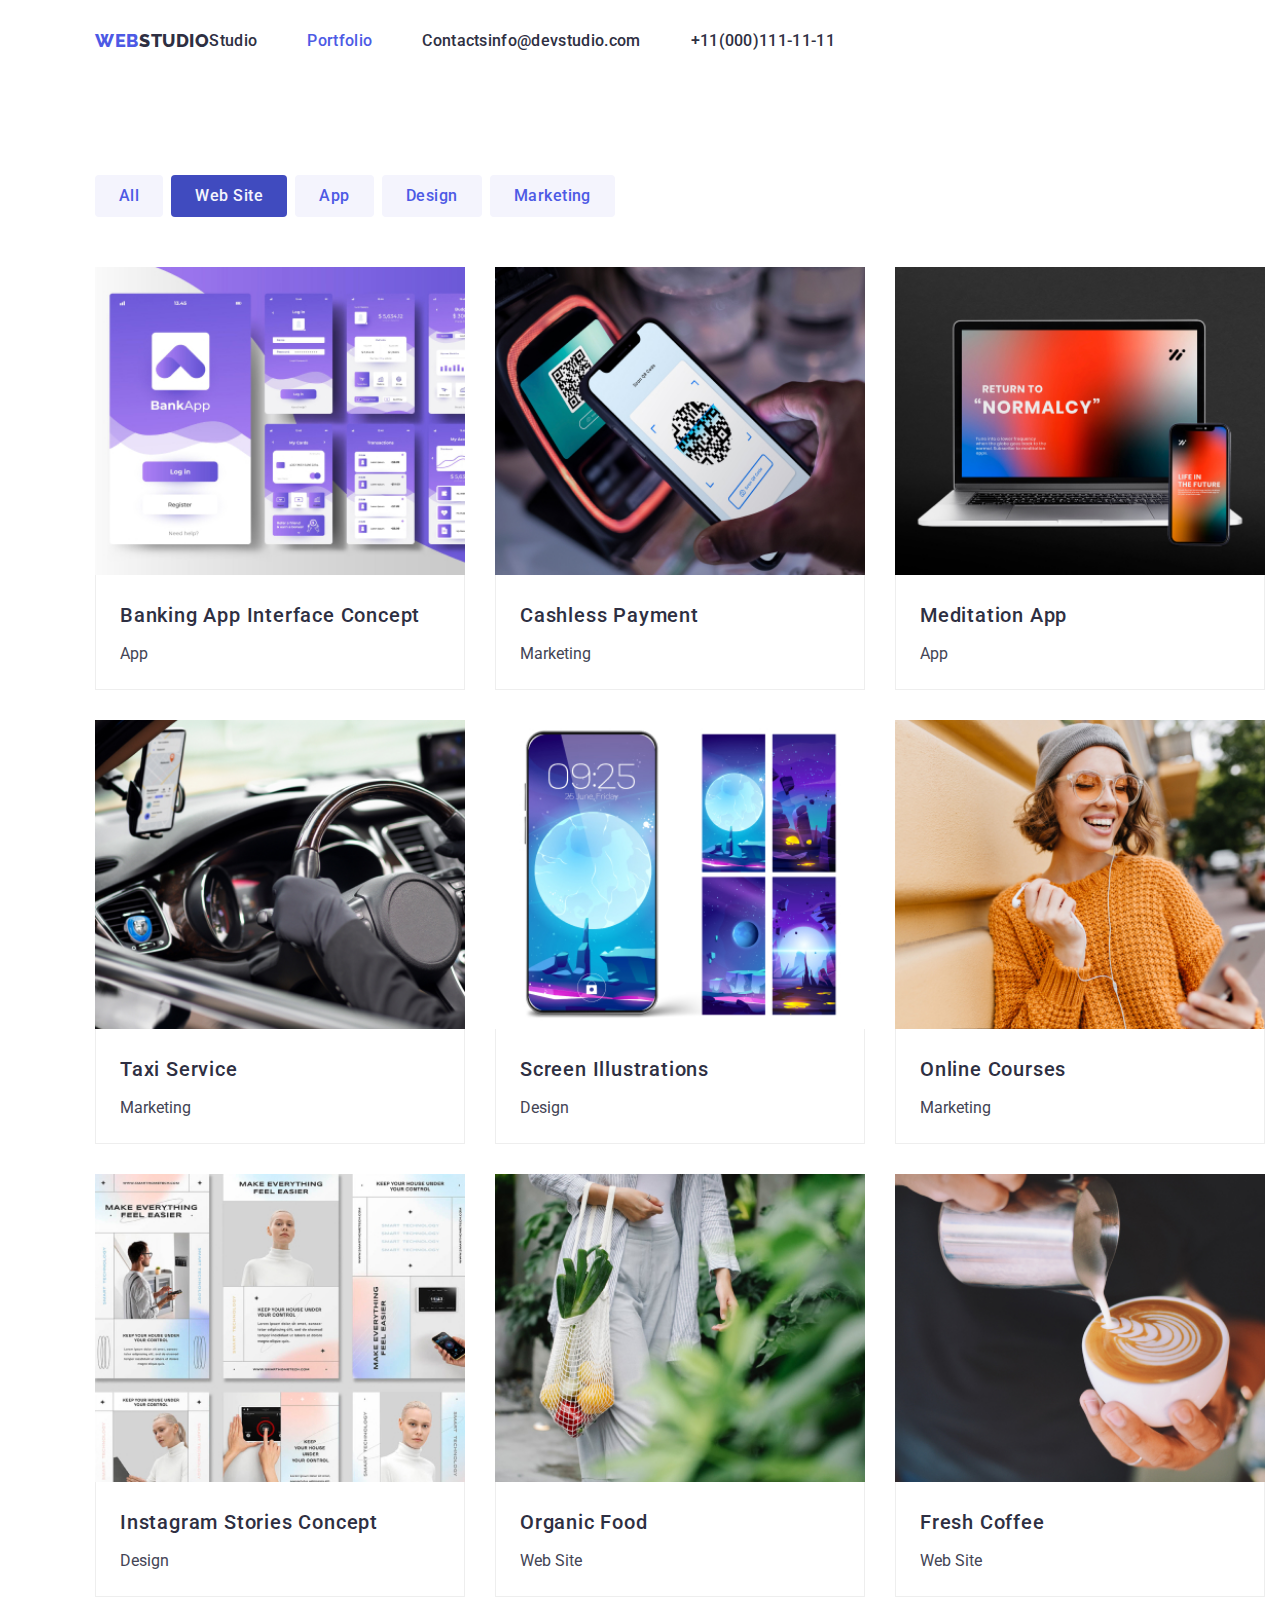
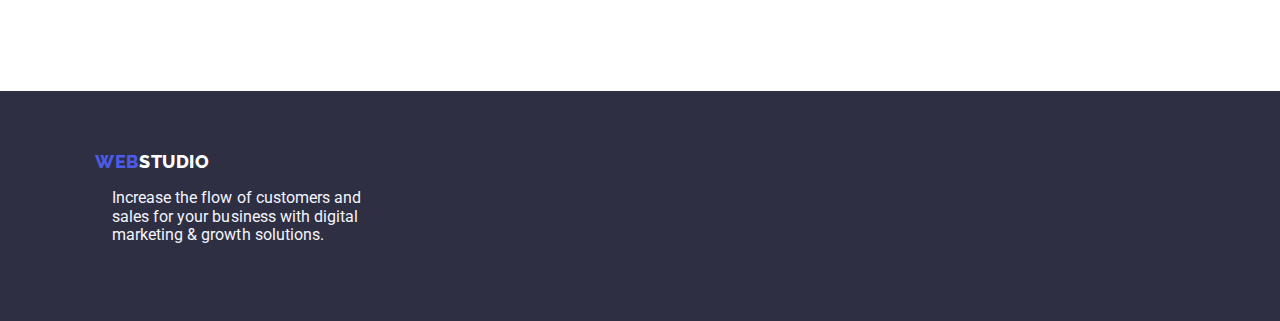
==== commit 5df336fc: "update" ====
--- a/portfolio.html
+++ b/portfolio.html
@@ -29,10 +29,10 @@
 
           <ul class="nav-menu list">
             <li class="item">
-              <a href="./index.html" class="page current link">Studio</a>
+              <a href="./index.html" class="page link">Studio</a>
             </li>
             <li class="item">
-              <a href="./portfolio.html" class="page link">Portfolio</a>
+              <a href="./portfolio.html" class="page current link">Portfolio</a>
             </li>
             <li class="item"><a href="#" class="page link">Contacts</a></li>
           </ul>
@@ -60,15 +60,17 @@
           <!-- Filters -->
           <ul class="filters list">
             <li class="space">
-              <button type="button" class="button filter current">All</button>
-            </li>
-            <li class="space">
-              <button type="button" class="button filter">Web Site</button>
+              <button type="button" class="button filter">All</button>
+            </li>
+            <li class="space">
+              <button type="button" class="button filter current">
+                Web Site
+              </button>
             </li>
             <li class="space">
               <button type="button" class="button filter">App</button>
             </li>
-            <li>
+            <li class="space">
               <button type="button" class="button filter">Design</button>
             </li>
             <li class="space">
@@ -230,7 +232,7 @@
 
     <footer class="page-footer bg-footer">
       <div class="container">
-        <a href="./index.html" class="logo-link">
+        <a href="./index.html" class="logo-link footer">
           <span class="logo">WEB</span>
           <span class="studio-2">STUDIO</span>
         </a>
--- a/css/style.css
+++ b/css/style.css
@@ -29,6 +29,7 @@
   /* Effects */
 }
 /* CSS RESET */
+/* checked */
 p,
 h1,
 h2,
@@ -38,42 +39,63 @@
 h6 {
   margin: 0;
 }
-
-ul,
-ol {
-  margin: 0;
-  padding: 0;
-}
-
+/* checked */
+html {
+  box-sizing: border-box;
+}
+/* checked */
+*,
+*::before,
+*::after {
+  box-sizing: inherit;
+}
+/* checked */
 img {
+  display: block;
   width: 100%;
   height: auto;
 }
+/* checked */
+.link {
+  text-decoration: none;
+  color: inherit;
+}
+/* checked */
+.section {
+  padding-top: 94px;
+  padding-bottom: 94px;
+}
+/* checked */
+.section.no-top-padding {
+  padding-top: 0;
+}
 
 /* END OF CSS RESET */
 /* checked */
 body {
-  font-family: "roboto", sans-serif;
+  font-family: "Roboto", sans-serif;
   color: var(--slate);
   font-size: 16px;
   letter-spacing: 0.03px;
 }
+/* checked */
+.container {
+  width: 1200px;
+  padding-left: 15px;
+  padding-right: 15px;
+  margin-left: auto;
+  margin-left: auto;
+}
+/* checked */
+.menu,
+.navigation,
+.nav-menu,
+.contacts-menu {
+  display: flex;
+  align-items: center;
+}
 /* starts of header */
-.container.menu {
-  display: flex;
-  align-items: center;
-  flex-wrap: wrap;
-  /* height: 72px; */
-  border-bottom: 1px solid var(--cornflower, #e7e9fc);
-  background: var(--white, #fff);
-  padding: 24px;
-}
-
-.navigation {
-  display: flex;
-  align-items: center;
-  flex-wrap: wrap;
-}
+
 /* checked */
 .logo-link {
   text-decoration: none;
@@ -82,9 +104,8 @@
   font-weight: 800;
   line-height: 1.17;
   letter-spacing: 0.54px;
-  margin-left: 156px;
-  margin-right: 156px;
-}
+}
+/* checked */
 .logo-link > span {
   font-size: 18px;
 }
@@ -93,28 +114,41 @@
   color: var(--iris, #4d5ae5);
 }
 /* checked */
+.logo-link footer {
+  margin-bottom: 20px;
+}
+/* checked */
 .studio {
   color: var(--navyblue, #2e2f42);
 }
+/* checked */
 .nav-menu {
-  display: flex;
-  gap: 30px;
-  flex-wrap: wrap;
-}
+  margin-left: 93px;
+}
+/* checked */
 .contacts-menu {
-  display: flex;
-  flex-wrap: wrap;
-  gap: 30px;
-  margin: auto;
-}
-
-/* checked */
-.nav-menu .page {
+  margin-left: auto;
+}
+/* checked */
+.nav-menu .item:not(:last-child),
+.contacts-menu .item:not(:last-child) {
+  margin-right: 50px;
+}
+/* checked */
+.nav-menu .page,
+.contacts-menu .contact {
   text-decoration: none;
   color: var(--navyblue);
   font-weight: 500;
   line-height: 1.14;
   letter-spacing: 0.02em;
+  display: block;
+  padding-top: 32px;
+  padding-bottom: 31px;
+}
+/* checked */
+.page-header {
+  border-radius: 1px solid #ececec;
 }
 /* checked */
 .nav-menu .page:hover,
@@ -127,38 +161,32 @@
 /* checked */
 .list {
   list-style: none;
-}
-
-/* checked */
-.contact.link {
-  text-decoration: none;
-  color: var(--slate);
-  font-weight: 400;
-  line-height: 1.14;
-  letter-spacing: 0.02em;
-}
+  padding: 0;
+  margin: 0;
+}
+
 /* end of header */
-
-/* checked */
 
 /* start of section 1*/
 /* checked */
 .bg-hero {
   background-color: var(--navyblue);
-  height: 600px;
-}
-
+}
+/* checked */
+.hero {
+  padding-top: 200px;
+  padding-bottom: 200px;
+  text-align: center;
+}
 /* checked */
 .hero-title {
   font-size: 56px;
-  text-align: center;
   line-height: 1.07;
   letter-spacing: 0.04em;
   color: var(--white);
-  padding-top: 188px;
-  padding-bottom: 48px;
-}
-
+  font-weight: 700;
+  margin-bottom: 30px;
+}
 /* checked */
 .button {
   border-color: transparent;
@@ -171,14 +199,13 @@
 }
 /* checked */
 .button.primary {
-  display: block;
   background: var(--iris, #4d5ae5);
   color: var(--white);
   line-height: 1.87;
   letter-spacing: 0.06em;
-  margin: auto;
-}
-
+  padding: 10px 32px;
+  box-shadow: 0px 4px 4px 0px rgba(0, 0, 0, 0.15);
+}
 /* checked */
 .button.primary:hover,
 .button.primary:focus {
@@ -187,17 +214,26 @@
 /* end of section 1 */
 
 /* start of section 2 */
+/* checked */
 .benefits {
   display: flex;
-  gap: 30px;
-  padding: 120px 156px;
-  justify-content: space-between;
+  flex-wrap: wrap;
+  margin-left: -30px;
+  margin-top: -30px;
+}
+/* checked */
+.benefits .item {
+  flex-basis: calc(100% / 4 -30px);
+  margin-left: 30px;
+  margin-top: 30px;
 }
 /* checked */
 .benefits .title {
   font-size: 20px;
   font-weight: 500;
   color: var(--navyblue);
+  line-height: 1.14;
+  margin-bottom: 10px;
 }
 /* checked */
 .benefits .description {
@@ -213,78 +249,90 @@
 } */
 
 /* start of section 3 */
+/* checked */
 .section-title {
   font-size: 36px;
   line-height: 1.17;
   color: var(--navyblue);
   text-align: center;
-  padding: 0px 156px 156px 156px;
-}
+  margin-bottom: 50px;
+}
+/* checked */
 .what-we-do {
   display: flex;
-  justify-content: space-between;
-  padding: 0px 156px 156px 156px;
+  flex-wrap: wrap;
+  margin-left: -30px;
+  margin-top: -30px;
+}
+/* checked */
+.what-we-do .item {
+  flex-basis: calc(100% / 3 -30px);
+  margin-left: 30px;
+  margin-top: 30px;
 }
 /* end of section 3 */
 
 /* start of section 4 */
+/* checked */
 .bg-team {
   background-color: var(--cloud);
 }
-.section-title.team {
+/* .section-title.team {
   padding: 156px;
-}
-.team.list {
-  display: flex;
-  justify-content: space-between;
-  padding: 0px 156px 156px 156px;
-}
-
-.team.list > .item {
-  display: flex;
-  flex-direction: column;
-  width: 270px;
+} */
+/* checked */
+.team {
+  display: flex;
+  flex-wrap: wrap;
+  margin-left: -30px;
+  margin-right: -30px;
+}
+
+/* checked */
+.team .item {
+  padding-bottom: 30px;
+  background-color: var(--white);
   border-radius: 0px 0px 4px 4px;
-  background: var(--white, #fff);
-  box-shadow: 0px 2px 1px 0px rgba(46, 47, 66, 0.08),
-    0px 1px 1px 0px rgba(46, 47, 66, 0.16),
-    0px 1px 6px 0px rgba(46, 47, 66, 0.08);
-}
-
+  box-shadow: 0px 1px 3px rgba(0, 0, 0, 0.12), rgba(0, 0, 0, 0.14),
+    0px 2px 1px rgba(0, 0, 0, 0.12);
+}
+/* checked */
+.team .name,
+.team .position {
+  font-size: 16px;
+  line-height: 1.19;
+  text-align: center;
+}
 /* checked */
 .team .name {
   font-size: 20px;
   font-weight: 500;
   letter-spacing: 0.02em;
-  text-align: center;
   color: var(--navyblue);
-  padding-top: 32px;
+  margin-top: 30px;
+  margin-bottom: 30px;
 }
 /* checked */
 .team .position {
   color: var(--slate);
   font-size: 16px;
   font-weight: 400;
-  text-align: center;
-  padding-top: 8px;
-  padding-bottom: 32px;
 }
 /* end of section 4 */
 
 /* start of footer */
+
 /* checked */
 .page-footer {
+  padding-top: 60px;
+  padding-bottom: 60px;
   background-color: var(--navyblue);
-  /* height: 312px; */
-  display: flex;
-  flex-direction: column;
-  padding-top: 156px;
-}
-
+}
 /* checked */
 .footer-description {
   color: var(--cloud);
-  padding: 30px 0px 100px 156px;
+  padding: 17px;
+  font-size: 16px;
   /* padding-left: 120px; */
 }
 /* checked */
@@ -295,15 +343,15 @@
 
 /* Portfolio Page */
 /* start of filters */
-
+/* checked */
 .filters {
   display: flex;
   align-items: center;
-  flex-wrap: wrap;
-  justify-content: center;
-  gap: 24px;
-  padding-top: 96px;
-  padding-bottom: 72px;
+  margin-bottom: 50px;
+}
+/* checked */
+.filters .space + .space {
+  margin-left: 8px;
 }
 /* checked */
 .button.filter {
@@ -311,7 +359,7 @@
   color: var(--iris);
   font-weight: 500;
   line-height: 1.62;
-  padding: 12px 24px;
+  padding: 6px 22px;
 }
 /* checked */
 .button.filter:hover,
@@ -319,28 +367,34 @@
 .button.filter.current {
   background-color: var(--ocean);
   color: var(--cloud);
+  box-shadow: 0px 3px 1px rgba(0, 0, 0, 0.1), 0px 1px 2px rgba(0, 0, 0, 0.08),
+    0px 2px 2px rgba(0 0 0 0.12);
 }
 /* end of filters */
 
 /* start of projects */
-.projects.list {
-  display: flex;
+
+/* checked */
+.projects {
   flex-wrap: wrap;
-  gap: 48px;
-  padding: 0px 156px 48px 156px;
-}
-
-/* checked */
-.project {
-  display: flex;
-  flex-direction: column;
-  text-decoration: none;
-  border: 1px solid var(--cornflower, #e7e9fc);
-}
+  display: flex;
+  margin-left: -30px;
+  margin-top: -30px;
+}
+/* checked */
+.project-card {
+  flex-basis: calc(100% / 3 - 30px);
+  margin-left: 30px;
+  margin-top: 30px;
+}
+
+/* checked */
 .substrate {
-  padding: 32px 0px 32px 16px;
-}
-
+  padding: 20px 24px;
+  border: 1px solid #eeeeee;
+  border-top: 0;
+  background-color: var(--white);
+}
 /* checked */
 .project .name {
   font-size: 20px;
@@ -348,6 +402,7 @@
   line-height: 2;
   letter-spacing: 0.04em;
   color: var(--navyblue);
+  margin-bottom: 4px;
 }
 /* checked */
 .project .type {
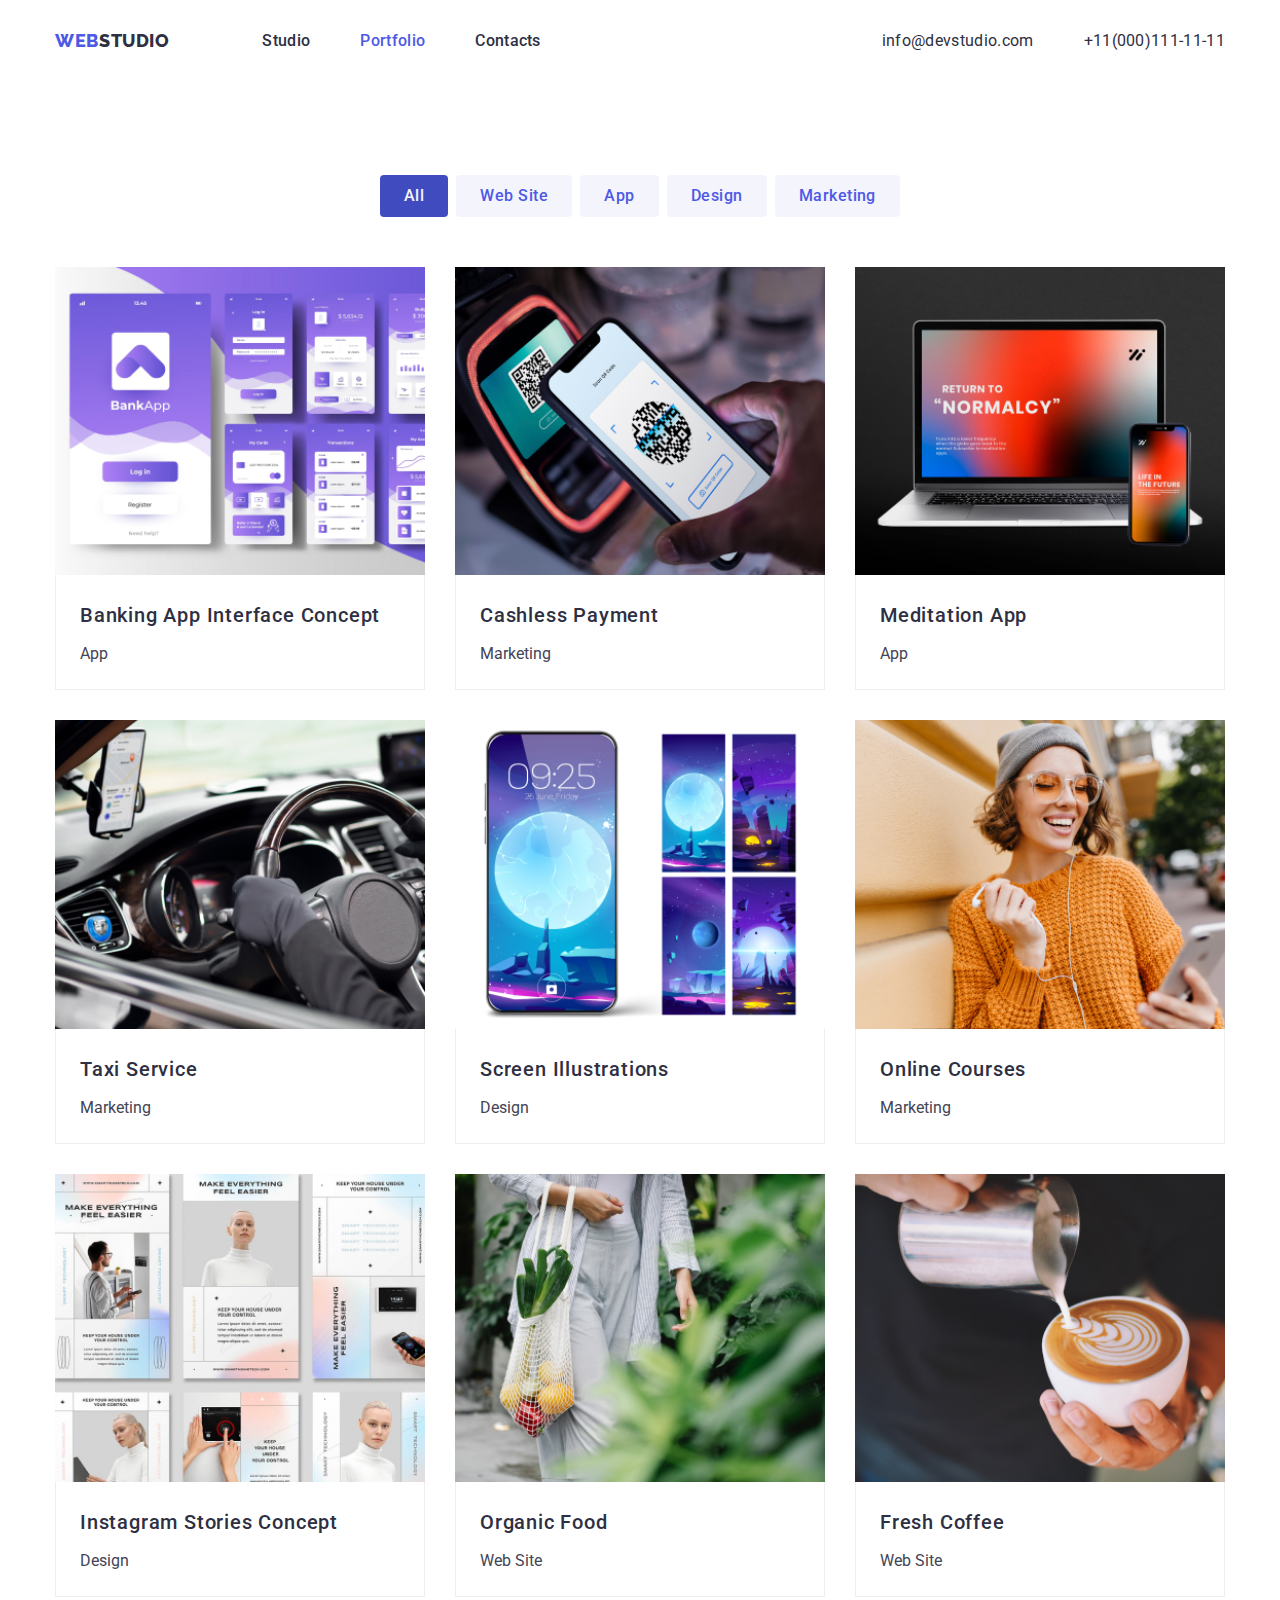
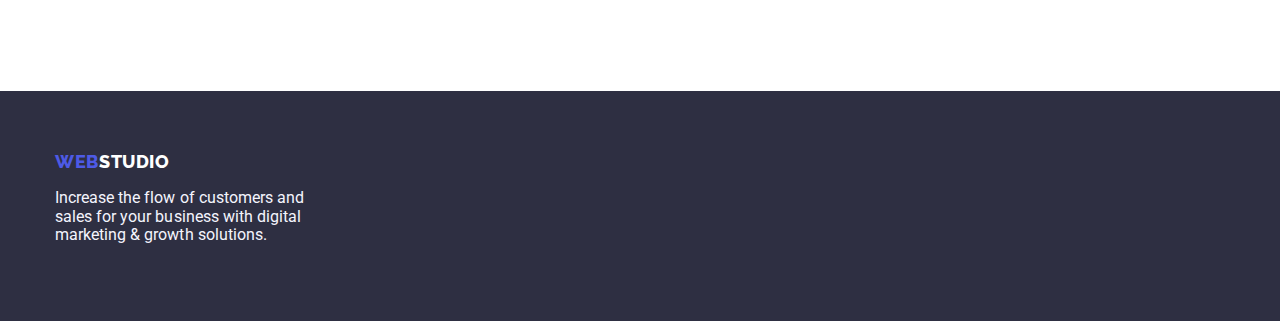
==== commit e410da70: "update" ====
--- a/portfolio.html
+++ b/portfolio.html
@@ -60,12 +60,10 @@
           <!-- Filters -->
           <ul class="filters list">
             <li class="space">
-              <button type="button" class="button filter">All</button>
-            </li>
-            <li class="space">
-              <button type="button" class="button filter current">
-                Web Site
-              </button>
+              <button type="button" class="button filter current">All</button>
+            </li>
+            <li class="space">
+              <button type="button" class="button filter">Web Site</button>
             </li>
             <li class="space">
               <button type="button" class="button filter">App</button>
--- a/css/style.css
+++ b/css/style.css
@@ -61,6 +61,12 @@
   color: inherit;
 }
 /* checked */
+.list {
+  list-style: none;
+  padding: 0;
+  margin: 0;
+}
+/* checked */
 .section {
   padding-top: 94px;
   padding-bottom: 94px;
@@ -81,10 +87,8 @@
 /* checked */
 .container {
   width: 1200px;
-  padding-left: 15px;
-  padding-right: 15px;
-  margin-left: auto;
-  margin-left: auto;
+  padding: 0px 15px;
+  margin: 0 auto;
 }
 /* checked */
 .menu,
@@ -146,6 +150,9 @@
   padding-top: 32px;
   padding-bottom: 31px;
 }
+.contacts-menu .contact {
+  font-weight: 400;
+}
 /* checked */
 .page-header {
   border-radius: 1px solid #ececec;
@@ -154,15 +161,9 @@
 .nav-menu .page:hover,
 .nav-menu .page:focus,
 .nav-menu .page.current,
-.contacts-menu .link:hover,
-.contacts-menu .link:focus {
+.contacts-menu .contact:hover,
+.contacts-menu .contact:focus {
   color: var(--iris);
-}
-/* checked */
-.list {
-  list-style: none;
-  padding: 0;
-  margin: 0;
 }
 
 /* end of header */
@@ -290,10 +291,13 @@
 
 /* checked */
 .team .item {
+  flex-basis: calc(100% 4 - 30px);
+  margin-left: 30px;
+  margin-top: 30px;
   padding-bottom: 30px;
   background-color: var(--white);
   border-radius: 0px 0px 4px 4px;
-  box-shadow: 0px 1px 3px rgba(0, 0, 0, 0.12), rgba(0, 0, 0, 0.14),
+  box-shadow: 0px 1px 3px rgba(0, 0, 0, 0.12), 0px 1px 1px rgba(0, 0, 0, 0.14),
     0px 2px 1px rgba(0, 0, 0, 0.12);
 }
 /* checked */
@@ -310,7 +314,7 @@
   letter-spacing: 0.02em;
   color: var(--navyblue);
   margin-top: 30px;
-  margin-bottom: 30px;
+  margin-bottom: 10px;
 }
 /* checked */
 .team .position {
@@ -331,7 +335,7 @@
 /* checked */
 .footer-description {
   color: var(--cloud);
-  padding: 17px;
+  padding: 17px 0px;
   font-size: 16px;
   /* padding-left: 120px; */
 }
@@ -347,6 +351,7 @@
 .filters {
   display: flex;
   align-items: center;
+  justify-content: center;
   margin-bottom: 50px;
 }
 /* checked */
